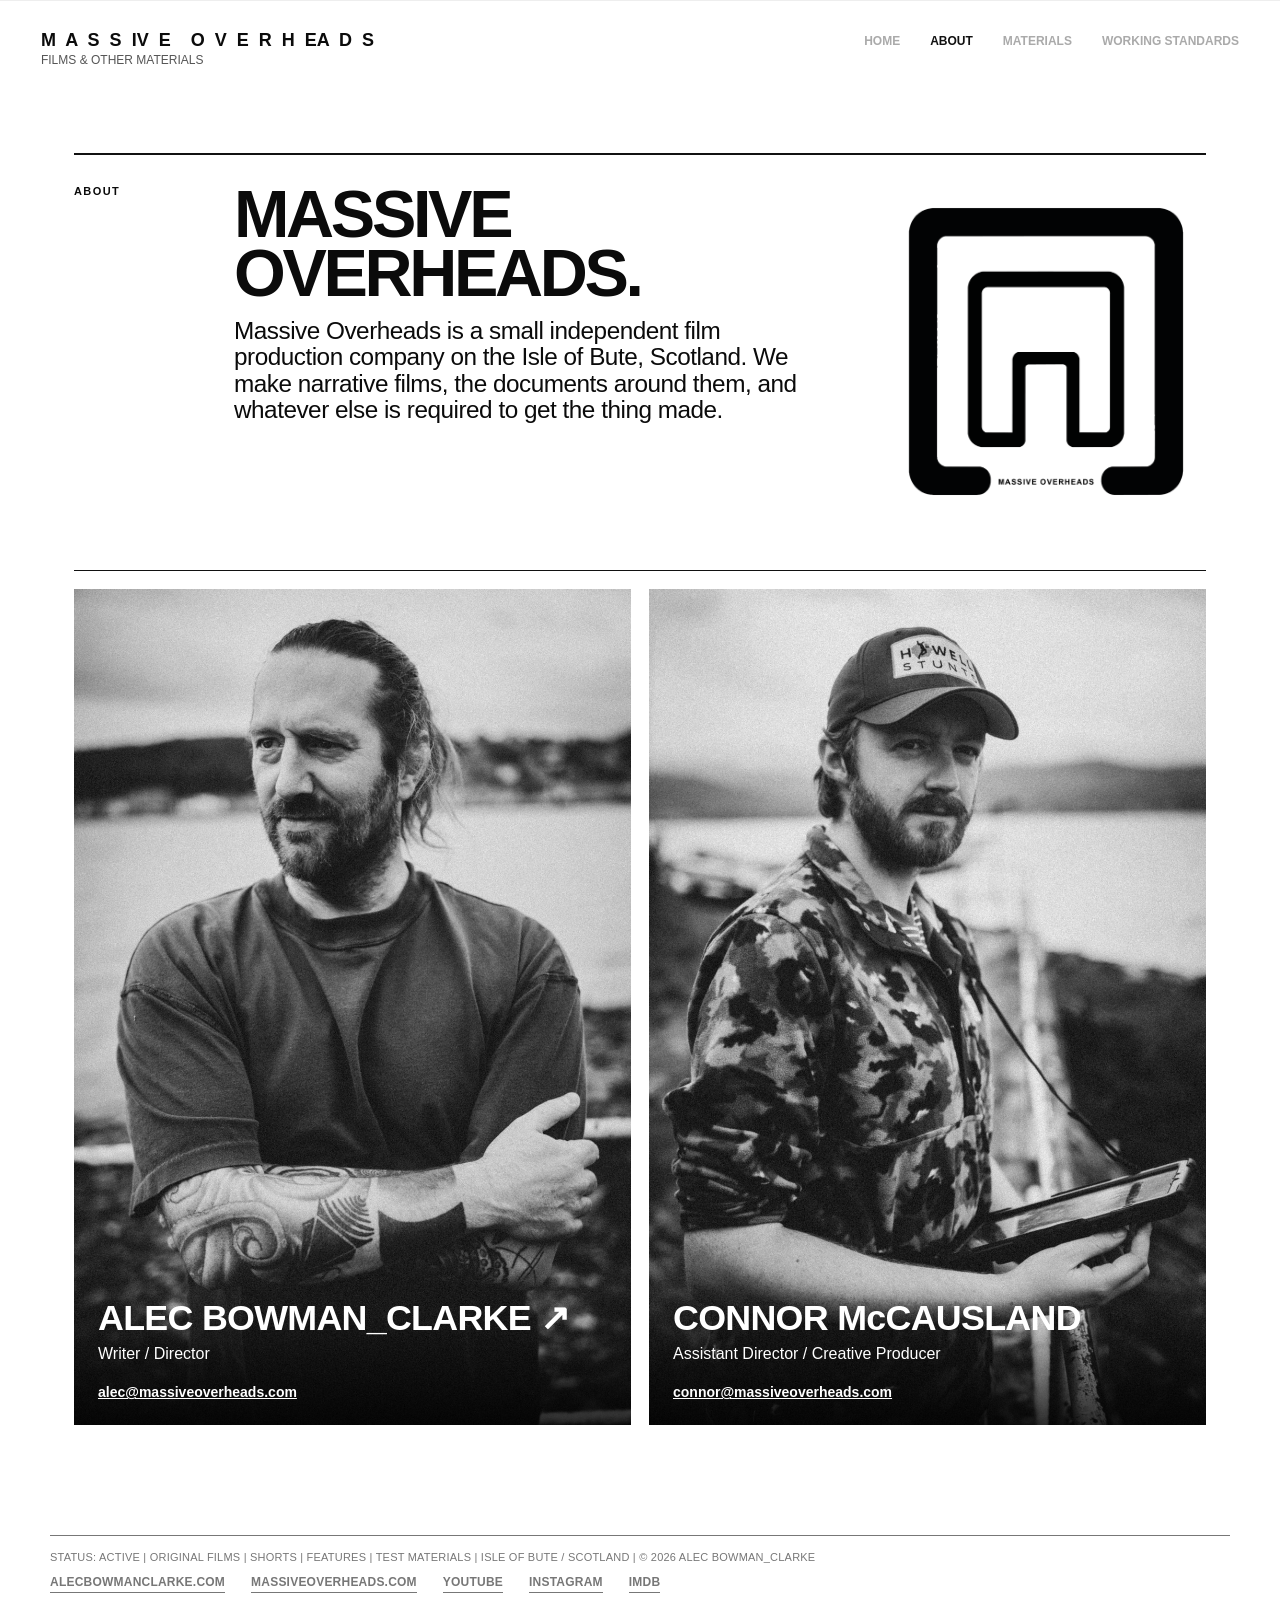
==== about.html @ 76bee963 "ADDED ABOUT and REDESIGNED FRONT PAGE" ====
<!doctype html><html lang="en"><head><meta charset="utf-8"><meta name="viewport" content="width=device-width,initial-scale=1"><title>About — Massive Overheads</title><meta name="description" content="About Massive Overheads Productions and the people making the films."><link rel="stylesheet" href="css/site.css"></head><body>
<header class="site-head"><a class="brand" href="index.html"><strong class="wordmark-fixed">M&nbsp;&nbsp;A&nbsp;&nbsp;S&nbsp;&nbsp;S&nbsp;&nbsp;IV&nbsp;&nbsp;E&nbsp;&nbsp;&nbsp;&nbsp;O&nbsp;&nbsp;V&nbsp;&nbsp;E&nbsp;&nbsp;R&nbsp;&nbsp;H&nbsp;&nbsp;EA&nbsp;&nbsp;D&nbsp;&nbsp;S</strong><span>FILMS &amp; OTHER MATERIALS</span></a><button class="menu-button" type="button" aria-expanded="false" aria-controls="site-nav">MENU</button><nav class="nav" id="site-nav"><a href="index.html">HOME</a><a class="active" href="about.html">ABOUT</a><a href="materials.html">MATERIALS</a><a href="standards.html">WORKING STANDARDS</a></nav></header>
<main class="about-mo"><section class="about-mo__intro"><div class="eyebrow">ABOUT</div><div class="about-mo__statement"><h1>MASSIVE OVERHEADS.</h1><p>Massive Overheads is a small independent film production company on the Isle of Bute, Scotland. We make narrative films, the documents around them, and whatever else is required to get the thing made.</p></div><div class="about-mo__mark"><img src="assets/images/massive-overheads-mark-home.png" alt="Massive Overheads mark"></div></section><section class="about-mo__people about-mo__people--portraits"><article class="person-card"><div class="person-card__media"><img src="assets/images/alec-bowman-clarke-portrait-bw.jpg" alt="Portrait of Alec Bowman_Clarke"></div><div class="person-card__overlay"><h2><a href="https://alecbowmanclarke.com">ALEC BOWMAN_CLARKE ↗</a></h2><p>Writer / Director</p><a class="mail" href="mailto:alec@massiveoverheads.com">alec@massiveoverheads.com</a></div></article><article class="person-card"><div class="person-card__media"><img src="assets/images/connor-mccausland-portrait-bw.jpg" alt="Portrait of Connor McCausland"></div><div class="person-card__overlay"><h2>CONNOR McCAUSLAND</h2><p>Assistant Director / Creative Producer</p><a class="mail" href="mailto:connor@massiveoverheads.com">connor@massiveoverheads.com</a></div></article></section></main>
<footer class="universal-footer"><div class="universal-footer__meta">STATUS: ACTIVE | ORIGINAL FILMS | SHORTS | FEATURES | TEST MATERIALS | ISLE OF BUTE / SCOTLAND | © 2026 ALEC BOWMAN_CLARKE</div><div class="universal-footer__links"><a href="https://alecbowmanclarke.com/">alecbowmanclarke.com</a><a href="https://massiveoverheads.com/">massiveoverheads.com</a><a href="https://www.youtube.com/@massiveoverheads">youtube</a><a href="https://www.instagram.com/mralecbowmanclarke/">instagram</a><a href="https://www.imdb.com/name/nm12285276/">IMDB</a></div></footer>
<script src="js/site.js"></script></body></html>
---- css/site.css ----
:root{--ink:#0b0b0b;--pale:#b7b7b7;--line:#ececec;--max:1500px}*{box-sizing:border-box}html{font-family:Arial,Helvetica,sans-serif;color:var(--ink);background:#fff}body{margin:0}a{color:inherit}.site-head{height:78px;display:flex;align-items:flex-start;justify-content:space-between;padding:22px 20px 0;border-top:1px solid #eee}.brand{text-decoration:none;line-height:1}.brand strong{display:block;font-size:15px;letter-spacing:.34em;white-space:nowrap}.brand span{display:block;color:#bdbdbd;font-size:13px;margin-top:3px}.nav{display:flex;gap:34px;font-weight:700;font-size:13px}.nav a{text-decoration:none;color:#aaa}.nav a.active,.nav a:hover{color:#111}.home{min-height:calc(100vh - 78px);display:grid;grid-template-columns:minmax(320px,520px) minmax(320px,520px);gap:90px;justify-content:center;align-content:center;padding:60px 40px 150px}.mo-mark{width:100%;max-width:440px;height:auto;object-fit:contain}.home-copy{padding-top:20px}.home-copy h1{font-size:27px;letter-spacing:.34em;margin:0 0 55px}.people{font-size:16px}.person{margin-bottom:25px}.person a,.emails a{text-decoration:underline}.emails{margin-top:70px;display:grid;gap:22px;font-size:16px}.materials-intro{max-width:1000px;margin:18px auto 22px;padding:0 20px;font-size:16px}.materials{padding:0 10px 70px;columns:5 230px;column-gap:8px}.tile{break-inside:avoid;margin:0 0 8px;display:block;position:relative;overflow:hidden;background:#f4f4f4}.tile img{width:100%;display:block;height:auto}.tile[href] img{transition:opacity .15s}.tile[href]:hover img{opacity:.82}.standards{max-width:1020px;margin:35px auto 120px;padding:0 22px}.standards h1{font-size:62px;line-height:.95;letter-spacing:.01em;margin:0 0 12px}.standards .lead{font-weight:700;margin:0 0 24px}.standards h2{font-size:16px;margin:30px 0 14px}.standards h3{font-size:16px;margin:20px 0 8px}.standards p{font-size:16px;line-height:1.08;max-width:980px}.universal-footer{font-size:11px;color:#d0d0d0;padding:28px 0 16px;text-align:center;line-height:1.5}.universal-footer a{text-decoration:none;color:inherit}.universal-footer a:hover{color:#888}@media(max-width:760px){.site-head{height:auto;padding:18px 15px 12px;gap:18px}.brand strong{font-size:12px}.brand span{font-size:11px}.nav{gap:14px;font-size:11px;flex-wrap:wrap;justify-content:flex-end}.home{grid-template-columns:1fr;gap:30px;padding:55px 25px 100px}.home-copy h1{font-size:21px;margin-bottom:35px}.emails{margin-top:40px}.materials{columns:2 150px}.materials-intro{margin-top:30px}.standards{margin-top:45px}.standards h1{font-size:42px}}


/* V0.4 — shared outer identity geometry */
.site-head{height:118px;padding:30px clamp(20px,3.2vw,56px) 22px;align-items:flex-start}
.brand{line-height:1;text-decoration:none}
.brand strong{font-size:20px;letter-spacing:.22em;font-weight:800}
.brand span{font-size:12px;color:#555;margin-top:5px}
.nav{gap:30px;padding-top:3px;font-size:12px}

/* Universal footer follows the ABC reference treatment. */
.universal-footer{box-sizing:border-box;width:min(1180px,calc(100% - 48px));margin:64px auto 28px;padding:14px 0 0;border-top:1px solid currentColor;text-align:left;color:#777;font-size:11px;line-height:1.45;text-transform:uppercase;letter-spacing:.02em}
.universal-footer a{color:inherit;text-decoration:none;border-bottom:1px solid currentColor}
.universal-footer a:hover{opacity:.62;color:inherit}
@media(max-width:760px){
  .site-head{height:auto;padding:22px 20px 16px}
  .brand strong{font-size:14px;letter-spacing:.16em}
  .brand span{font-size:11px;color:#555}
  .nav{gap:14px;padding-top:0;font-size:11px}
  .universal-footer{width:calc(100% - 28px);margin-top:42px;font-size:10px}
}

/* V0.5 — locked paired-letter wordmark grammar: IV / EA */
.brand .wordmark-fixed{letter-spacing:0;font-size:18px;font-weight:800;white-space:nowrap}
@media(max-width:760px){.brand .wordmark-fixed{font-size:14px;letter-spacing:0}}

/* WEB DAY V0.6 — footer + resource grid */
.outside-resources{margin-top:54px;padding-top:28px;border-top:2px solid #111}.outside-resources>p{max-width:980px;line-height:1.25}.resource-grid{display:grid;grid-template-columns:repeat(3,1fr);border:1px solid #111;margin-top:24px}.resource-grid a{min-height:150px;padding:24px;text-decoration:none;border-right:1px solid #111;border-bottom:1px solid #111;display:flex;flex-direction:column;gap:14px}.resource-grid a:nth-child(3n){border-right:0}.resource-grid a:nth-last-child(-n+3){border-bottom:0}.resource-grid a:hover{background:#f3f3f3}.resource-grid b{font-size:17px;letter-spacing:.08em}.resource-grid span{font-size:16px;line-height:1.25}.universal-footer__meta{max-width:100%}.universal-footer__links{display:flex;gap:24px;flex-wrap:wrap;margin-top:8px;font-size:12px;font-weight:800}.universal-footer__links a{margin:0}
@media(max-width:760px){.resource-grid{grid-template-columns:1fr}.resource-grid a,.resource-grid a:nth-child(3n),.resource-grid a:nth-last-child(-n+3){border-right:0;border-bottom:1px solid #111;min-height:0}.resource-grid a:last-child{border-bottom:0}.universal-footer__links{gap:18px}}

/* WEB DAY V0.7 — full footer labels */
.universal-footer__links{display:flex!important;column-gap:28px!important;row-gap:8px!important;flex-wrap:wrap!important;margin-top:8px!important;font-size:12px!important;font-weight:800!important}.universal-footer__links a{margin:0!important}
@media(max-width:760px){.universal-footer__links{column-gap:18px!important;row-gap:7px!important;font-size:11px!important}}

/* WEB DAY V0.8 — full social footer */
.universal-footer__links{font-size:12px!important;column-gap:26px!important;row-gap:8px!important}.universal-footer__links a{white-space:nowrap}
@media(max-width:800px){.universal-footer__links{font-size:10px!important;column-gap:15px!important;row-gap:6px!important}}


/* WEB DAY V0.9 — stripped home, ABOUT, mobile MENU */
.menu-button{display:none;background:none;border:1px solid #111;padding:9px 12px;font-weight:800;font-size:11px;letter-spacing:.04em}
.home--manifesto{min-height:calc(100vh - 118px);display:flex;align-items:center;justify-content:center;padding:80px 28px 150px}
.home-mark-wrap{width:min(720px,76vw);text-align:center}.mo-mark--large{width:min(620px,100%);margin:0 auto;display:block}
.home-line{margin:42px auto 0;font-size:clamp(18px,2.2vw,31px);line-height:1.02;font-weight:800;letter-spacing:-.025em}
.about-mo{max-width:1180px;margin:35px auto 110px;padding:0 24px}.about-mo__intro{border-top:2px solid #111;padding:30px 0 60px;display:grid;grid-template-columns:180px minmax(280px,.7fr) minmax(320px,1fr);gap:34px;align-items:start}
.eyebrow{font-size:11px;font-weight:800;letter-spacing:.13em}.about-mo__intro h1{font-size:clamp(52px,7vw,104px);line-height:.82;letter-spacing:-.065em;margin:0}.about-mo__intro>p{font-size:clamp(20px,2.2vw,31px);line-height:1.08;letter-spacing:-.025em;margin:0;max-width:650px}
.about-mo__people{border-top:1px solid #111;display:grid;grid-template-columns:1fr 1fr}.about-mo__people article{padding:28px 28px 40px 0}.about-mo__people article+article{border-left:1px solid #111;padding-left:28px}.about-mo__people h2{font-size:clamp(24px,3vw,40px);line-height:.95;margin:0 0 12px}.about-mo__people h2 a{text-decoration:none}.about-mo__people h2 a:hover{text-decoration:underline}.about-mo__people p{margin:0 0 38px;font-size:16px}.about-mo__people .mail{font-size:14px;font-weight:800}
@media(max-width:860px){.site-head{display:grid;grid-template-columns:minmax(0,1fr) auto;height:auto;padding:22px 20px 16px;gap:16px}.brand{min-width:0}.brand .wordmark-fixed{font-size:13px;white-space:normal;line-height:1.25}.menu-button{display:block;align-self:start}.nav{display:none;grid-column:1/-1;width:100%;padding:8px 0 0;flex-direction:column;gap:0;border-top:1px solid #111}.nav.open{display:flex}.nav a{padding:12px 0;border-bottom:1px solid #ccc;font-size:11px}.home--manifesto{min-height:calc(100vh - 92px);padding:65px 22px 110px}.home-mark-wrap{width:min(84vw,580px)}.home-line{margin-top:32px;font-size:clamp(18px,6vw,28px)}.about-mo{margin-top:24px;padding:0 18px}.about-mo__intro{grid-template-columns:1fr;gap:20px;padding-bottom:45px}.about-mo__people{grid-template-columns:1fr}.about-mo__people article{padding:24px 0 32px}.about-mo__people article+article{border-left:0;border-top:1px solid #111;padding-left:0}.materials-intro{margin-top:22px}}
.mo-mark--large{max-width:none}


/* WEB DAY V1.0 — ABOUT page rebuilt with portraits */
.about-mo{max-width:1180px;margin:35px auto 110px;padding:0 24px}
.about-mo__intro{border-top:2px solid #111;padding:30px 0 52px;display:grid;grid-template-columns:130px minmax(0,1.2fr) minmax(260px,.75fr);gap:30px;align-items:start}
.about-mo__statement h1{font-size:clamp(40px,5.2vw,78px);line-height:.88;letter-spacing:-.05em;margin:0 0 16px}
.about-mo__statement p{font-size:clamp(19px,1.9vw,28px);line-height:1.08;letter-spacing:-.02em;margin:0;max-width:640px}
.about-mo__mark{display:flex;justify-content:flex-end;align-items:flex-start}
.about-mo__mark img{width:min(320px,100%);height:auto;display:block}
.about-mo__people--portraits{border-top:1px solid #111;display:grid;grid-template-columns:1fr 1fr;gap:18px;padding-top:18px}
.about-mo__people--portraits article,.about-mo__people--portraits article+article{border:0;padding:0}
.person-card{position:relative;min-height:620px;background:#111;overflow:hidden}
.person-card__media,.person-card__media img{width:100%;height:100%}
.person-card__media img{display:block;object-fit:cover;object-position:center 18%}
.person-card__overlay{position:absolute;inset:auto 0 0 0;padding:26px 24px 24px;color:#fff;background:linear-gradient(to top,rgba(0,0,0,.78),rgba(0,0,0,.36) 44%,rgba(0,0,0,0) 78%)}
.person-card__overlay h2{font-size:clamp(28px,2.8vw,42px);line-height:.94;margin:0 0 10px;letter-spacing:-.02em}
.person-card__overlay h2 a{color:inherit;text-decoration:none}
.person-card__overlay h2 a:hover{text-decoration:underline}
.person-card__overlay p{margin:0 0 20px;font-size:16px}
.person-card__overlay .mail{color:#fff;font-size:14px;font-weight:800;text-decoration:underline}
@media(max-width:980px){
  .about-mo__intro{grid-template-columns:1fr;gap:18px;padding-bottom:42px}
  .about-mo__mark{justify-content:flex-start}
  .about-mo__people--portraits{grid-template-columns:1fr}
  .person-card{min-height:520px}
}
@media(max-width:860px){
  .about-mo{margin-top:24px;padding:0 18px}
  .about-mo__statement h1{font-size:clamp(36px,11vw,58px)}
  .about-mo__statement p{font-size:clamp(18px,5.4vw,24px)}
  .person-card{min-height:460px}
  .person-card__overlay{padding:22px 18px 20px}
}
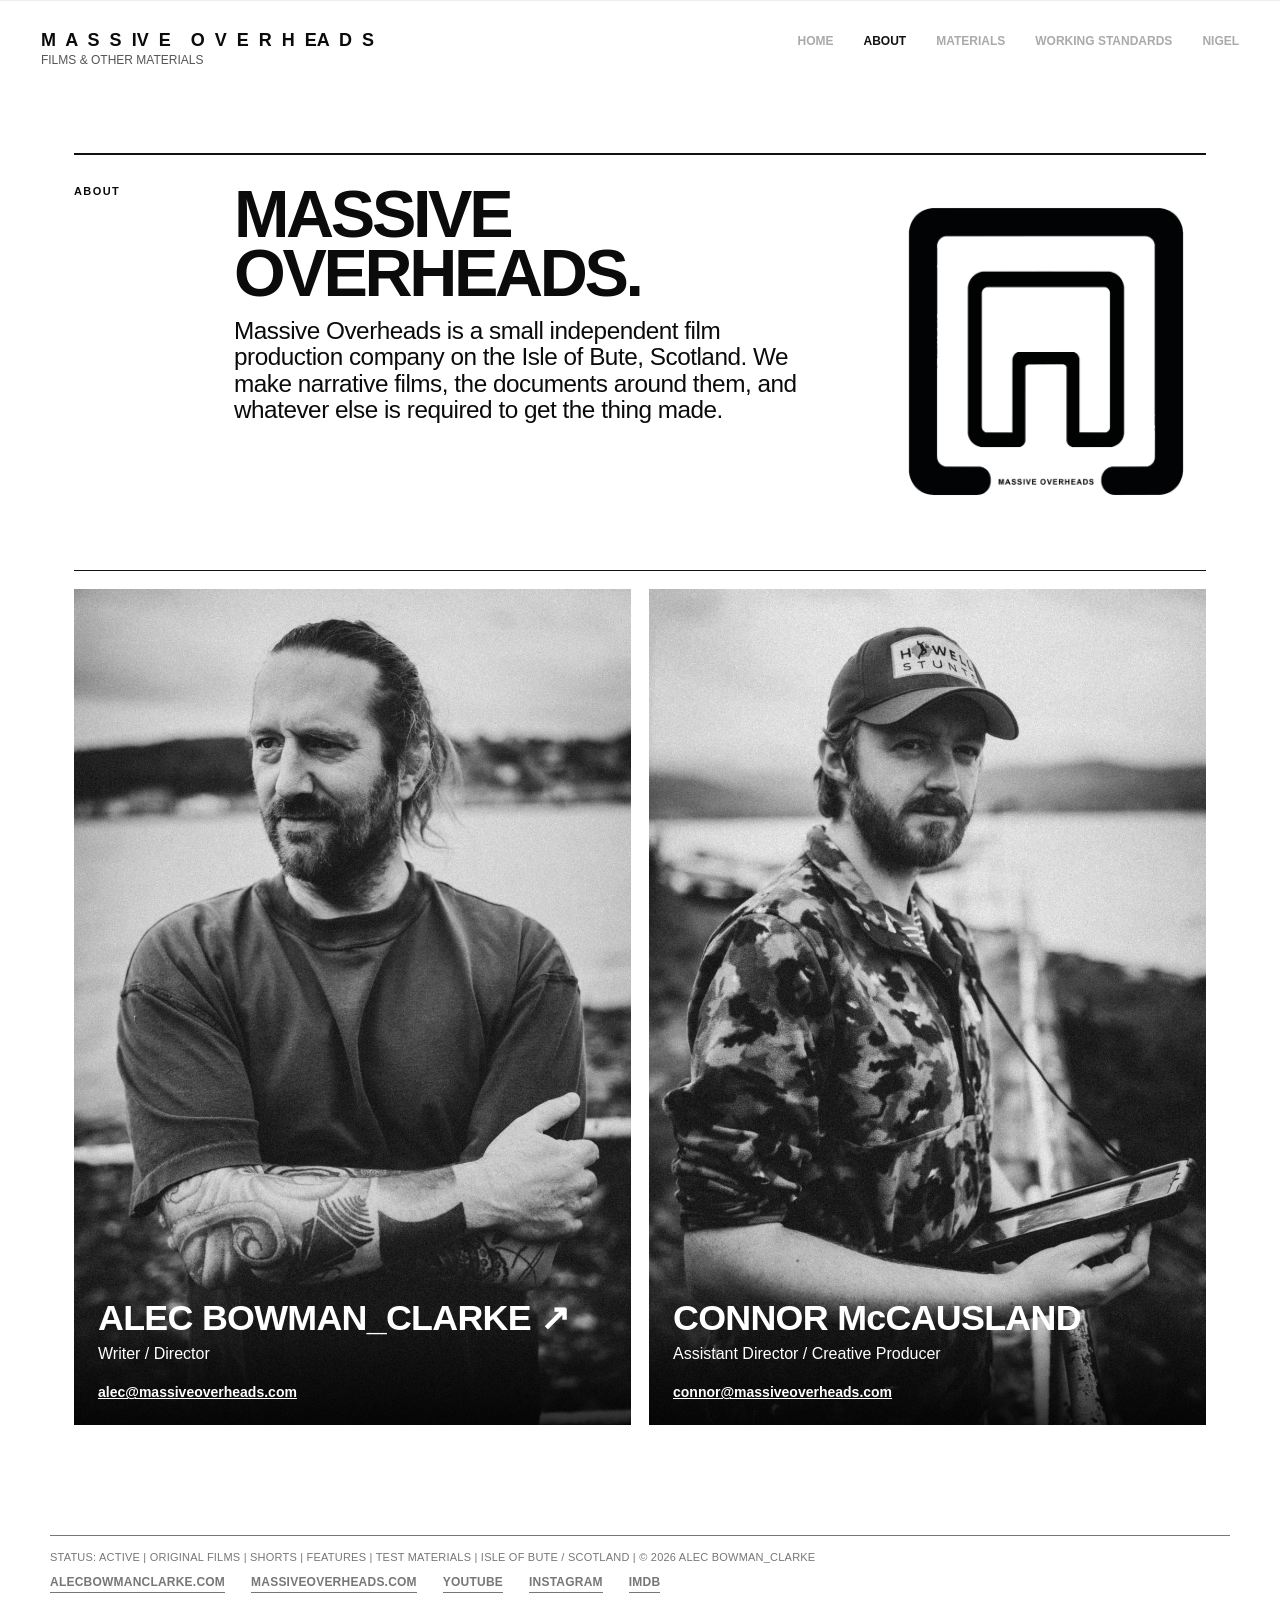
==== commit ac763b61: "NIGEL update" ====
--- a/about.html
+++ b/about.html
@@ -1,5 +1,5 @@
 <!doctype html><html lang="en"><head><meta charset="utf-8"><meta name="viewport" content="width=device-width,initial-scale=1"><title>About — Massive Overheads</title><meta name="description" content="About Massive Overheads Productions and the people making the films."><link rel="stylesheet" href="css/site.css"></head><body>
-<header class="site-head"><a class="brand" href="index.html"><strong class="wordmark-fixed">M&nbsp;&nbsp;A&nbsp;&nbsp;S&nbsp;&nbsp;S&nbsp;&nbsp;IV&nbsp;&nbsp;E&nbsp;&nbsp;&nbsp;&nbsp;O&nbsp;&nbsp;V&nbsp;&nbsp;E&nbsp;&nbsp;R&nbsp;&nbsp;H&nbsp;&nbsp;EA&nbsp;&nbsp;D&nbsp;&nbsp;S</strong><span>FILMS &amp; OTHER MATERIALS</span></a><button class="menu-button" type="button" aria-expanded="false" aria-controls="site-nav">MENU</button><nav class="nav" id="site-nav"><a href="index.html">HOME</a><a class="active" href="about.html">ABOUT</a><a href="materials.html">MATERIALS</a><a href="standards.html">WORKING STANDARDS</a></nav></header>
+<header class="site-head"><a class="brand" href="index.html"><strong class="wordmark-fixed">M&nbsp;&nbsp;A&nbsp;&nbsp;S&nbsp;&nbsp;S&nbsp;&nbsp;IV&nbsp;&nbsp;E&nbsp;&nbsp;&nbsp;&nbsp;O&nbsp;&nbsp;V&nbsp;&nbsp;E&nbsp;&nbsp;R&nbsp;&nbsp;H&nbsp;&nbsp;EA&nbsp;&nbsp;D&nbsp;&nbsp;S</strong><span>FILMS &amp; OTHER MATERIALS</span></a><button class="menu-button" type="button" aria-expanded="false" aria-controls="site-nav">MENU</button><nav class="nav" id="site-nav"><a href="index.html">HOME</a><a class="active" href="about.html">ABOUT</a><a href="materials.html">MATERIALS</a><a href="standards.html">WORKING STANDARDS</a><a href="nigel.html">NIGEL</a></nav></header>
 <main class="about-mo"><section class="about-mo__intro"><div class="eyebrow">ABOUT</div><div class="about-mo__statement"><h1>MASSIVE OVERHEADS.</h1><p>Massive Overheads is a small independent film production company on the Isle of Bute, Scotland. We make narrative films, the documents around them, and whatever else is required to get the thing made.</p></div><div class="about-mo__mark"><img src="assets/images/massive-overheads-mark-home.png" alt="Massive Overheads mark"></div></section><section class="about-mo__people about-mo__people--portraits"><article class="person-card"><div class="person-card__media"><img src="assets/images/alec-bowman-clarke-portrait-bw.jpg" alt="Portrait of Alec Bowman_Clarke"></div><div class="person-card__overlay"><h2><a href="https://alecbowmanclarke.com">ALEC BOWMAN_CLARKE ↗</a></h2><p>Writer / Director</p><a class="mail" href="mailto:alec@massiveoverheads.com">alec@massiveoverheads.com</a></div></article><article class="person-card"><div class="person-card__media"><img src="assets/images/connor-mccausland-portrait-bw.jpg" alt="Portrait of Connor McCausland"></div><div class="person-card__overlay"><h2>CONNOR McCAUSLAND</h2><p>Assistant Director / Creative Producer</p><a class="mail" href="mailto:connor@massiveoverheads.com">connor@massiveoverheads.com</a></div></article></section></main>
 <footer class="universal-footer"><div class="universal-footer__meta">STATUS: ACTIVE | ORIGINAL FILMS | SHORTS | FEATURES | TEST MATERIALS | ISLE OF BUTE / SCOTLAND | © 2026 ALEC BOWMAN_CLARKE</div><div class="universal-footer__links"><a href="https://alecbowmanclarke.com/">alecbowmanclarke.com</a><a href="https://massiveoverheads.com/">massiveoverheads.com</a><a href="https://www.youtube.com/@massiveoverheads">youtube</a><a href="https://www.instagram.com/mralecbowmanclarke/">instagram</a><a href="https://www.imdb.com/name/nm12285276/">IMDB</a></div></footer>
 <script src="js/site.js"></script></body></html>
--- a/css/site.css
+++ b/css/site.css
@@ -80,3 +80,14 @@
   .person-card{min-height:460px}
   .person-card__overlay{padding:22px 18px 20px}
 }
+
+/* WEB DAY V1.2 — Nigel Halfhorn */
+.nigel{max-width:1180px;margin:35px auto 110px;padding:0 24px}.nigel__heading{border-top:2px solid #111;padding:30px 0 70px;display:grid;grid-template-columns:130px minmax(300px,1.2fr) minmax(280px,.8fr);gap:30px;align-items:start}.nigel__heading h1{font-size:clamp(58px,8vw,116px);line-height:.78;letter-spacing:-.07em;margin:0}.nigel__role{font-size:16px;font-weight:800;margin:26px 0 0}.nigel__intro{font-size:clamp(20px,2vw,29px);line-height:1.08;letter-spacing:-.025em;margin:0;max-width:520px}.nigel__record{border-top:1px solid #111}.nigel__record article{display:grid;grid-template-columns:130px 1fr;gap:30px;padding:25px 0 38px;border-bottom:1px solid #111}.nigel__record article>div:last-child{display:grid;grid-template-columns:minmax(180px,.55fr) minmax(280px,1fr);column-gap:44px}.nigel__number{font-size:11px;font-weight:800;letter-spacing:.13em}.nigel__record h2{font-size:16px;margin:0;letter-spacing:.02em}.nigel__record p{font-size:16px;line-height:1.2;margin:0 0 12px;max-width:620px;grid-column:2}.nigel__record h2+ p{grid-row:1}.nigel__history,.nigel__contact{display:grid;grid-template-columns:130px 1fr;gap:30px;padding:30px 0 42px;border-bottom:1px solid #111}.nigel__history p{font-size:clamp(20px,2.1vw,30px);line-height:1.08;letter-spacing:-.025em;margin:0;max-width:850px}.nigel__contact a{display:inline-block;font-size:clamp(22px,3vw,42px);font-weight:800;letter-spacing:-.035em}.nigel__contact p{font-size:14px;font-weight:800;margin:14px 0 0;max-width:560px;line-height:1.25}
+@media(max-width:980px){.nigel__heading{grid-template-columns:110px 1fr}.nigel__intro{grid-column:2;margin-top:15px}.nigel__record article,.nigel__history,.nigel__contact{grid-template-columns:110px 1fr}.nigel__record article>div:last-child{grid-template-columns:1fr}.nigel__record p,.nigel__record h2+ p{grid-column:1;grid-row:auto}.nigel__record h2{margin-bottom:18px}}
+@media(max-width:860px){.nigel{margin-top:24px;padding:0 18px}.nigel__heading{grid-template-columns:1fr;gap:20px;padding-bottom:48px}.nigel__heading h1{font-size:clamp(58px,19vw,92px)}.nigel__intro{grid-column:1;margin-top:8px}.nigel__record article,.nigel__history,.nigel__contact{grid-template-columns:50px 1fr;gap:14px}.nigel__record article{padding:22px 0 30px}.nigel__history p{font-size:20px}.nigel__contact a{font-size:clamp(20px,6.5vw,30px);overflow-wrap:anywhere}}
+
+/* Keep long administrative labels clear of their copy. */
+.nigel__history,.nigel__contact{grid-template-columns:170px 1fr;gap:44px}
+@media(max-width:980px){.nigel__history,.nigel__contact{grid-template-columns:150px 1fr;gap:28px}}
+@media(max-width:860px){.nigel__history,.nigel__contact{grid-template-columns:1fr;gap:16px}}
+.nigel__email{font-size:inherit;font-weight:800;letter-spacing:0}
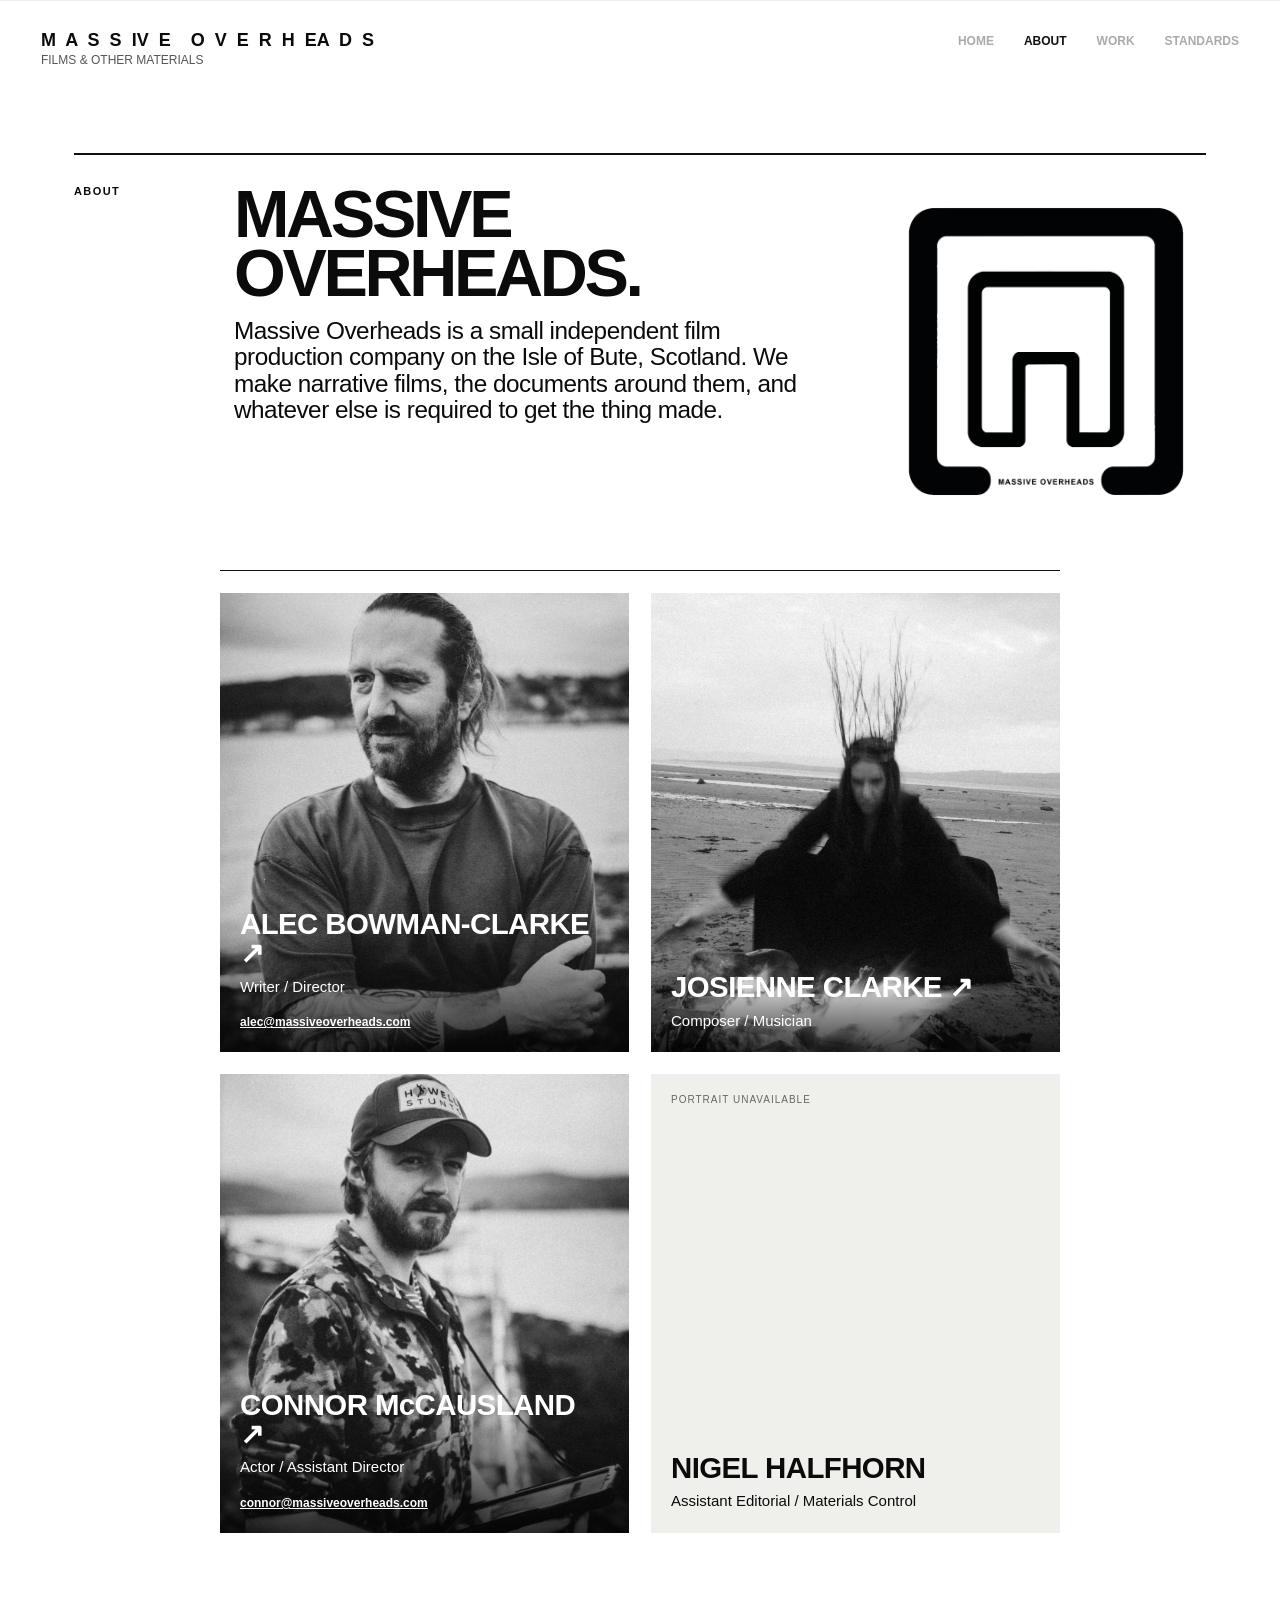
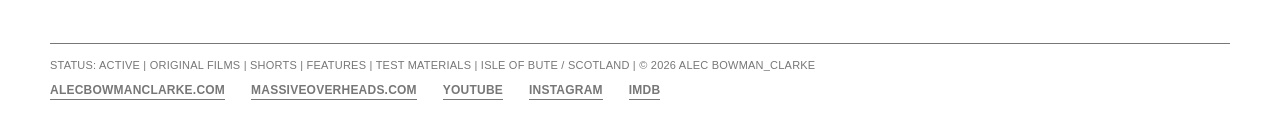
==== commit c9eecb34: "expanding nigel" ====
--- a/about.html
+++ b/about.html
@@ -1,5 +1,22 @@
 <!doctype html><html lang="en"><head><meta charset="utf-8"><meta name="viewport" content="width=device-width,initial-scale=1"><title>About — Massive Overheads</title><meta name="description" content="About Massive Overheads Productions and the people making the films."><link rel="stylesheet" href="css/site.css"></head><body>
-<header class="site-head"><a class="brand" href="index.html"><strong class="wordmark-fixed">M&nbsp;&nbsp;A&nbsp;&nbsp;S&nbsp;&nbsp;S&nbsp;&nbsp;IV&nbsp;&nbsp;E&nbsp;&nbsp;&nbsp;&nbsp;O&nbsp;&nbsp;V&nbsp;&nbsp;E&nbsp;&nbsp;R&nbsp;&nbsp;H&nbsp;&nbsp;EA&nbsp;&nbsp;D&nbsp;&nbsp;S</strong><span>FILMS &amp; OTHER MATERIALS</span></a><button class="menu-button" type="button" aria-expanded="false" aria-controls="site-nav">MENU</button><nav class="nav" id="site-nav"><a href="index.html">HOME</a><a class="active" href="about.html">ABOUT</a><a href="materials.html">MATERIALS</a><a href="standards.html">WORKING STANDARDS</a><a href="nigel.html">NIGEL</a></nav></header>
-<main class="about-mo"><section class="about-mo__intro"><div class="eyebrow">ABOUT</div><div class="about-mo__statement"><h1>MASSIVE OVERHEADS.</h1><p>Massive Overheads is a small independent film production company on the Isle of Bute, Scotland. We make narrative films, the documents around them, and whatever else is required to get the thing made.</p></div><div class="about-mo__mark"><img src="assets/images/massive-overheads-mark-home.png" alt="Massive Overheads mark"></div></section><section class="about-mo__people about-mo__people--portraits"><article class="person-card"><div class="person-card__media"><img src="assets/images/alec-bowman-clarke-portrait-bw.jpg" alt="Portrait of Alec Bowman_Clarke"></div><div class="person-card__overlay"><h2><a href="https://alecbowmanclarke.com">ALEC BOWMAN_CLARKE ↗</a></h2><p>Writer / Director</p><a class="mail" href="mailto:alec@massiveoverheads.com">alec@massiveoverheads.com</a></div></article><article class="person-card"><div class="person-card__media"><img src="assets/images/connor-mccausland-portrait-bw.jpg" alt="Portrait of Connor McCausland"></div><div class="person-card__overlay"><h2>CONNOR McCAUSLAND</h2><p>Assistant Director / Creative Producer</p><a class="mail" href="mailto:connor@massiveoverheads.com">connor@massiveoverheads.com</a></div></article></section></main>
+<header class="site-head"><a class="brand" href="index.html"><strong class="wordmark-fixed">M&nbsp;&nbsp;A&nbsp;&nbsp;S&nbsp;&nbsp;S&nbsp;&nbsp;IV&nbsp;&nbsp;E&nbsp;&nbsp;&nbsp;&nbsp;O&nbsp;&nbsp;V&nbsp;&nbsp;E&nbsp;&nbsp;R&nbsp;&nbsp;H&nbsp;&nbsp;EA&nbsp;&nbsp;D&nbsp;&nbsp;S</strong><span>FILMS &amp; OTHER MATERIALS</span></a><button class="menu-button" type="button" aria-expanded="false" aria-controls="site-nav">MENU</button><nav class="nav" id="site-nav"><a href="index.html">HOME</a><a class="active" aria-current="page" href="about.html">ABOUT</a><a href="materials.html">WORK</a><a href="standards.html">STANDARDS</a></nav></header>
+<main class="about-mo"><section class="about-mo__intro"><div class="eyebrow">ABOUT</div><div class="about-mo__statement"><h1>MASSIVE OVERHEADS.</h1><p>Massive Overheads is a small independent film production company on the Isle of Bute, Scotland. We make narrative films, the documents around them, and whatever else is required to get the thing made.</p></div><div class="about-mo__mark"><img src="assets/images/massive-overheads-mark-home.png" alt="Massive Overheads mark"></div></section><section class="about-mo__people about-mo__people--portraits" aria-label="People">
+<article class="person-card">
+<a class="person-card__media" href="https://alecbowmanclarke.com" aria-label="Visit the website of Alec Bowman-Clarke"><img src="assets/images/alec-bowman-clarke-portrait-bw.jpg" alt="Portrait of Alec Bowman-Clarke"></a>
+<div class="person-card__overlay"><h2><a href="https://alecbowmanclarke.com">ALEC BOWMAN-CLARKE ↗</a></h2><p>Writer / Director</p><a class="mail" href="mailto:alec@massiveoverheads.com">alec@massiveoverheads.com</a></div>
+</article>
+<article class="person-card">
+<a class="person-card__media" href="https://josienneclarke.com" aria-label="Visit the website of Josienne Clarke"><img src="assets/images/DSC02530.jpg" alt="Portrait of Josienne Clarke"></a>
+<div class="person-card__overlay"><h2><a href="https://josienneclarke.com">JOSIENNE CLARKE ↗</a></h2><p>Composer / Musician</p></div>
+</article>
+<article class="person-card">
+<a class="person-card__media" href="https://linktr.ee/conmccausland" aria-label="Visit the website of Connor McCausland"><img src="assets/images/connor-mccausland-portrait-bw.jpg" alt="Portrait of Connor McCausland"></a>
+<div class="person-card__overlay"><h2><a href="https://linktr.ee/conmccausland">CONNOR McCAUSLAND ↗</a></h2><p>Actor / Assistant Director</p><a class="mail" href="mailto:connor@massiveoverheads.com">connor@massiveoverheads.com</a></div>
+</article>
+<article class="person-card person-card--unavailable">
+<a class="person-card__media" href="nigel.html" aria-label="Read about Nigel Halfhorn"><span class="person-card__unavailable">PORTRAIT UNAVAILABLE</span></a>
+<div class="person-card__overlay"><h2><a href="nigel.html">NIGEL HALFHORN</a></h2><p>Assistant Editorial / Materials Control</p></div>
+</article>
+</section></main>
 <footer class="universal-footer"><div class="universal-footer__meta">STATUS: ACTIVE | ORIGINAL FILMS | SHORTS | FEATURES | TEST MATERIALS | ISLE OF BUTE / SCOTLAND | © 2026 ALEC BOWMAN_CLARKE</div><div class="universal-footer__links"><a href="https://alecbowmanclarke.com/">alecbowmanclarke.com</a><a href="https://massiveoverheads.com/">massiveoverheads.com</a><a href="https://www.youtube.com/@massiveoverheads">youtube</a><a href="https://www.instagram.com/mralecbowmanclarke/">instagram</a><a href="https://www.imdb.com/name/nm12285276/">IMDB</a></div></footer>
 <script src="js/site.js"></script></body></html>
--- a/css/site.css
+++ b/css/site.css
@@ -91,3 +91,28 @@
 @media(max-width:980px){.nigel__history,.nigel__contact{grid-template-columns:150px 1fr;gap:28px}}
 @media(max-width:860px){.nigel__history,.nigel__contact{grid-template-columns:1fr;gap:16px}}
 .nigel__email{font-size:inherit;font-weight:800;letter-spacing:0}
+
+/* WEB DAY V1.3 — compact people index, within the existing ABOUT layout. */
+.about-mo__people--portraits{grid-template-columns:repeat(2,minmax(0,1fr));max-width:840px;margin:0 auto;gap:22px;padding-top:22px}
+.person-card{min-height:0;aspect-ratio:410 / 460}
+.person-card__media{position:absolute;inset:0;display:block;text-decoration:none}
+.person-card__overlay{padding:24px 20px 22px;pointer-events:none}
+.person-card__overlay a{pointer-events:auto}
+.person-card__overlay h2{font-size:clamp(24px,2.3vw,32px);line-height:1;max-width:360px}
+.person-card__overlay p{font-size:15px;line-height:1.25;margin:0 0 16px;max-width:300px}
+.person-card__overlay p:last-child{margin-bottom:0}
+.person-card__overlay .mail{font-size:12px;overflow-wrap:anywhere}
+.person-card--unavailable{background:#efefec}
+.person-card__unavailable{position:absolute;top:20px;left:20px;color:#666;font-size:10px;letter-spacing:.1em}
+.person-card--unavailable .person-card__overlay{color:var(--ink);background:none}
+.person-card__media:focus-visible{outline:3px solid #777;outline-offset:-5px}
+.person-card__overlay a:focus-visible{outline:2px solid currentColor;outline-offset:4px}
+@media(max-width:600px){
+  .about-mo__people--portraits{grid-template-columns:minmax(0,1fr);max-width:410px;gap:20px}
+  .person-card__overlay h2{font-size:28px}
+}
+
+/* V1.4 — detailed editorial records on narrow screens. */
+.nigel__record article>div:last-child{min-width:0}
+.nigel__record h2{overflow-wrap:anywhere;line-height:1.2}
+.nigel__record p{line-height:1.35}
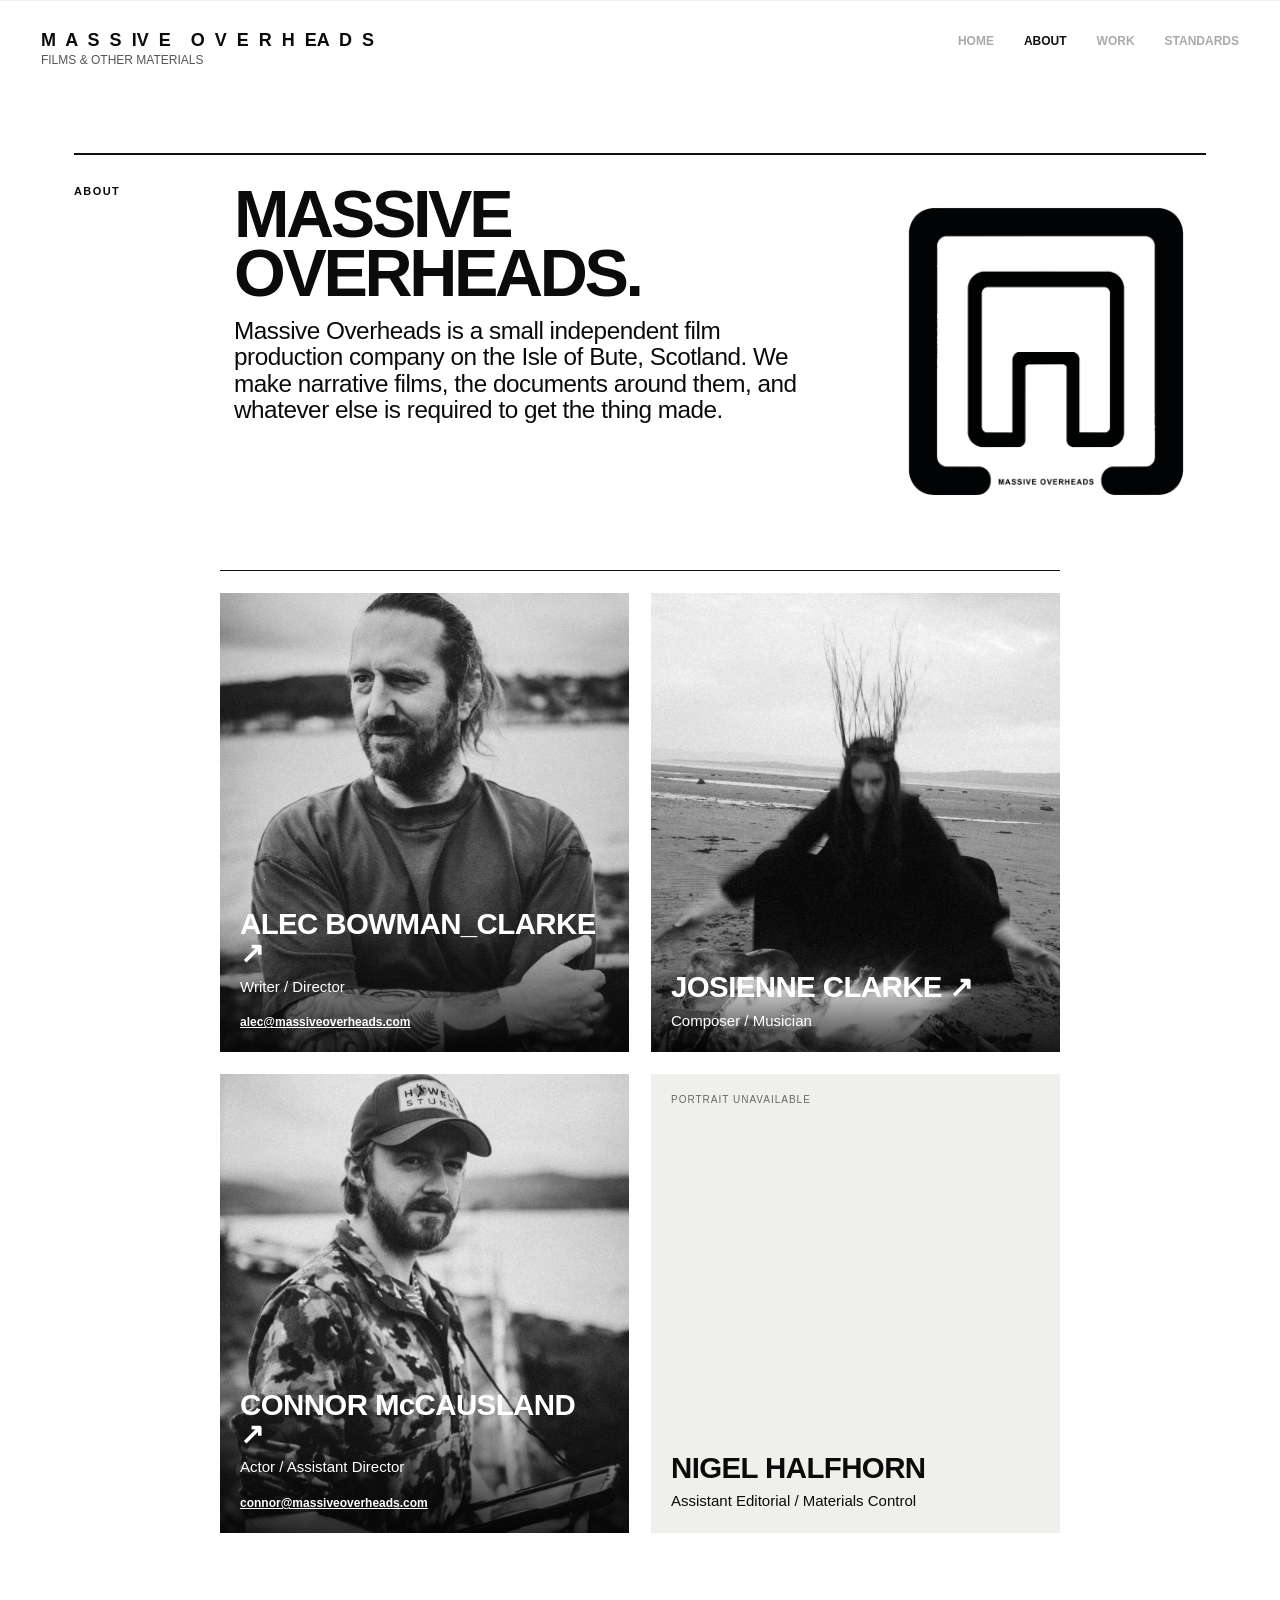
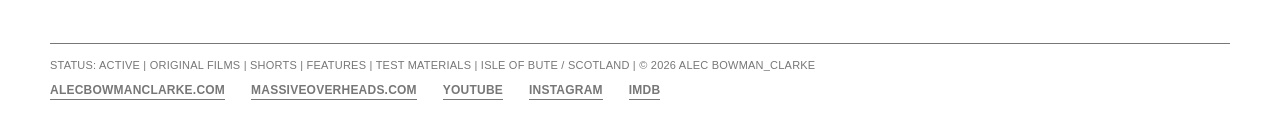
==== commit 0bb2d77e: "Update about.html" ====
--- a/about.html
+++ b/about.html
@@ -2,8 +2,8 @@
 <header class="site-head"><a class="brand" href="index.html"><strong class="wordmark-fixed">M&nbsp;&nbsp;A&nbsp;&nbsp;S&nbsp;&nbsp;S&nbsp;&nbsp;IV&nbsp;&nbsp;E&nbsp;&nbsp;&nbsp;&nbsp;O&nbsp;&nbsp;V&nbsp;&nbsp;E&nbsp;&nbsp;R&nbsp;&nbsp;H&nbsp;&nbsp;EA&nbsp;&nbsp;D&nbsp;&nbsp;S</strong><span>FILMS &amp; OTHER MATERIALS</span></a><button class="menu-button" type="button" aria-expanded="false" aria-controls="site-nav">MENU</button><nav class="nav" id="site-nav"><a href="index.html">HOME</a><a class="active" aria-current="page" href="about.html">ABOUT</a><a href="materials.html">WORK</a><a href="standards.html">STANDARDS</a></nav></header>
 <main class="about-mo"><section class="about-mo__intro"><div class="eyebrow">ABOUT</div><div class="about-mo__statement"><h1>MASSIVE OVERHEADS.</h1><p>Massive Overheads is a small independent film production company on the Isle of Bute, Scotland. We make narrative films, the documents around them, and whatever else is required to get the thing made.</p></div><div class="about-mo__mark"><img src="assets/images/massive-overheads-mark-home.png" alt="Massive Overheads mark"></div></section><section class="about-mo__people about-mo__people--portraits" aria-label="People">
 <article class="person-card">
-<a class="person-card__media" href="https://alecbowmanclarke.com" aria-label="Visit the website of Alec Bowman-Clarke"><img src="assets/images/alec-bowman-clarke-portrait-bw.jpg" alt="Portrait of Alec Bowman-Clarke"></a>
-<div class="person-card__overlay"><h2><a href="https://alecbowmanclarke.com">ALEC BOWMAN-CLARKE ↗</a></h2><p>Writer / Director</p><a class="mail" href="mailto:alec@massiveoverheads.com">alec@massiveoverheads.com</a></div>
+<a class="person-card__media" href="https://alecbowmanclarke.com" aria-label="Visit the website of Alec Bowman_Clarke"><img src="assets/images/alec-bowman-clarke-portrait-bw.jpg" alt="Portrait of Alec Bowman_Clarke"></a>
+<div class="person-card__overlay"><h2><a href="https://alecbowmanclarke.com">ALEC BOWMAN_CLARKE ↗</a></h2><p>Writer / Director</p><a class="mail" href="mailto:alec@massiveoverheads.com">alec@massiveoverheads.com</a></div>
 </article>
 <article class="person-card">
 <a class="person-card__media" href="https://josienneclarke.com" aria-label="Visit the website of Josienne Clarke"><img src="assets/images/DSC02530.jpg" alt="Portrait of Josienne Clarke"></a>
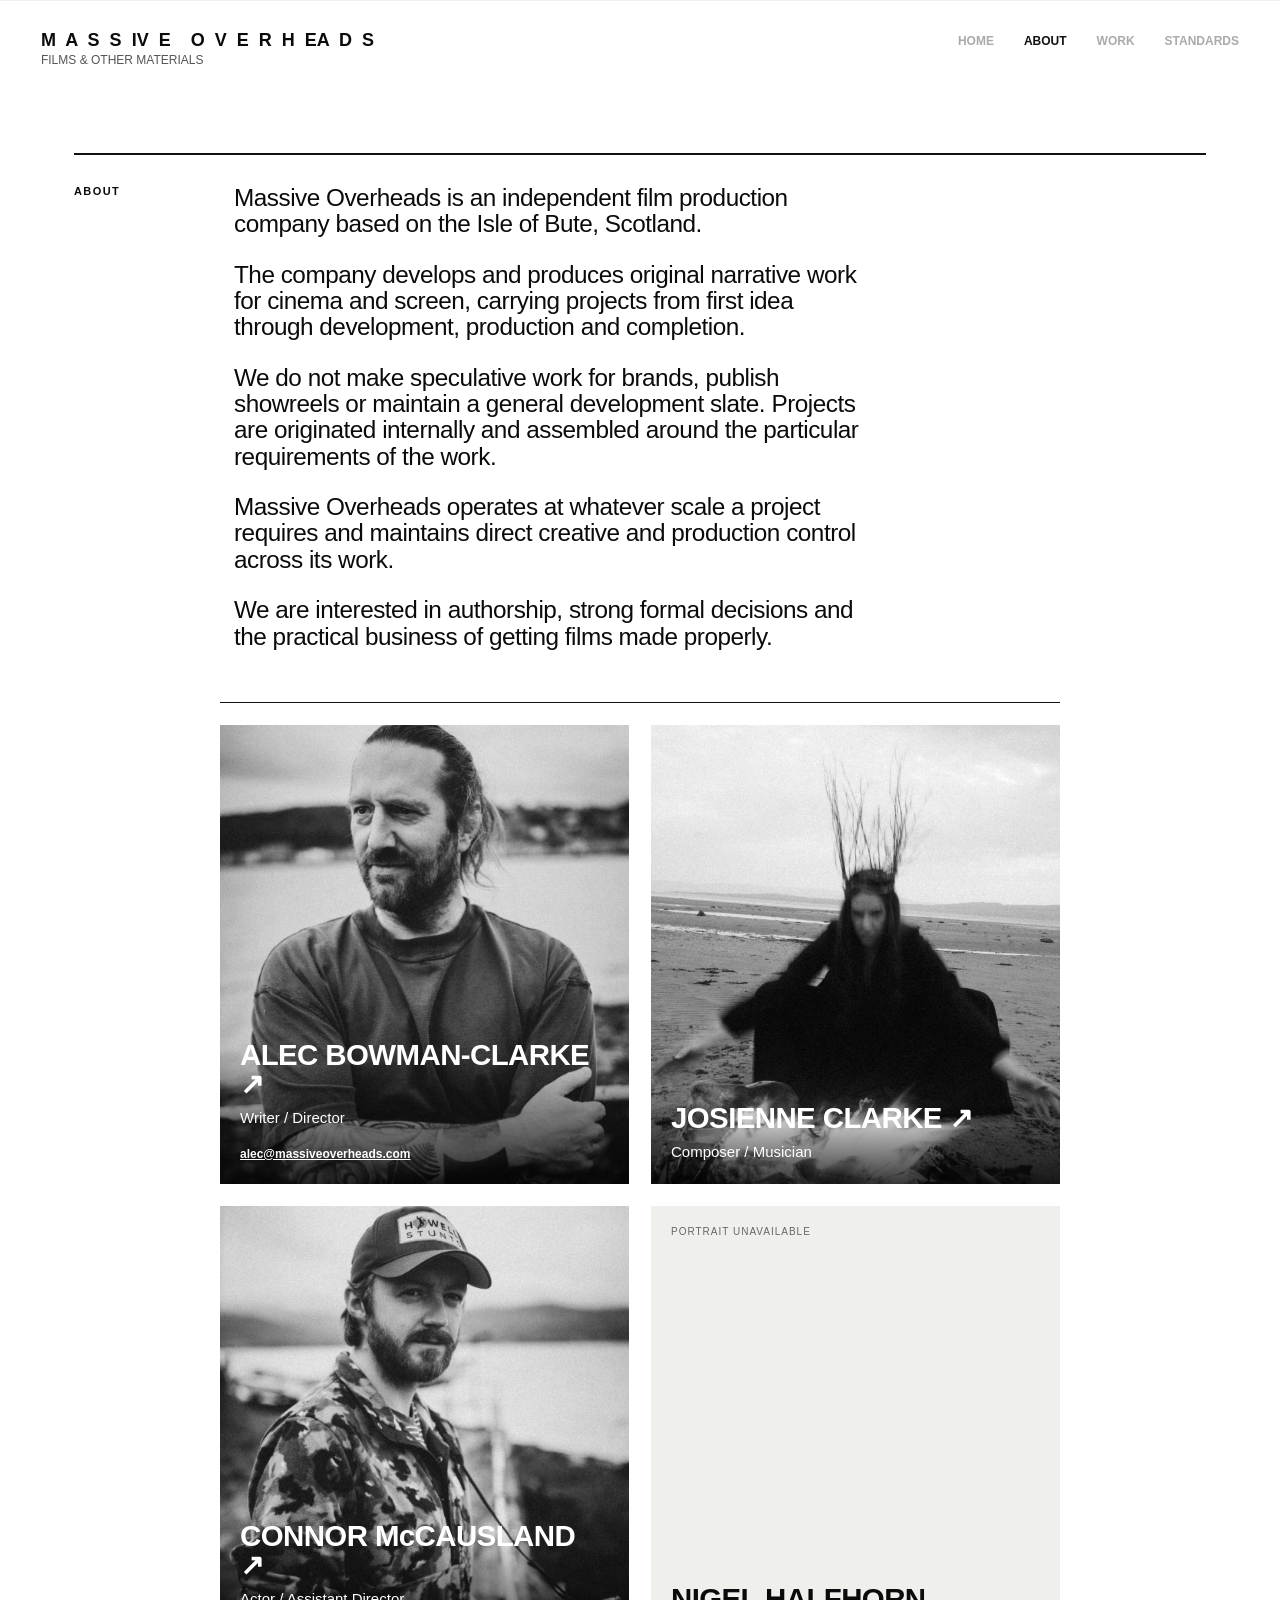
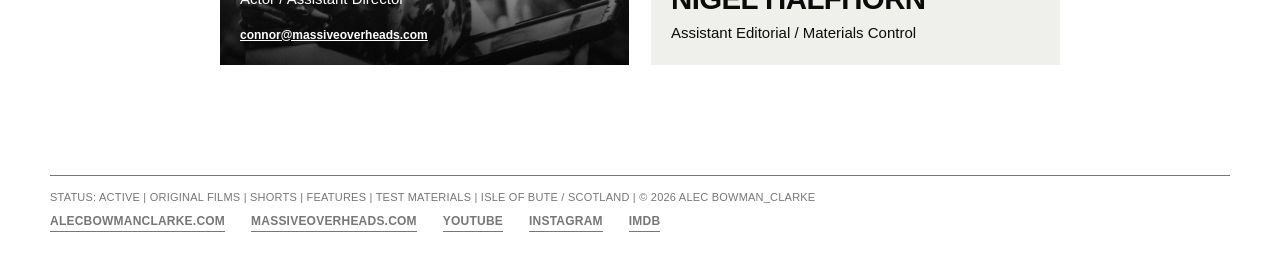
==== commit 4a405c88: "UPDATING ABOUT" ====
--- a/about.html
+++ b/about.html
@@ -1,9 +1,15 @@
 <!doctype html><html lang="en"><head><meta charset="utf-8"><meta name="viewport" content="width=device-width,initial-scale=1"><title>About — Massive Overheads</title><meta name="description" content="About Massive Overheads Productions and the people making the films."><link rel="stylesheet" href="css/site.css"></head><body>
 <header class="site-head"><a class="brand" href="index.html"><strong class="wordmark-fixed">M&nbsp;&nbsp;A&nbsp;&nbsp;S&nbsp;&nbsp;S&nbsp;&nbsp;IV&nbsp;&nbsp;E&nbsp;&nbsp;&nbsp;&nbsp;O&nbsp;&nbsp;V&nbsp;&nbsp;E&nbsp;&nbsp;R&nbsp;&nbsp;H&nbsp;&nbsp;EA&nbsp;&nbsp;D&nbsp;&nbsp;S</strong><span>FILMS &amp; OTHER MATERIALS</span></a><button class="menu-button" type="button" aria-expanded="false" aria-controls="site-nav">MENU</button><nav class="nav" id="site-nav"><a href="index.html">HOME</a><a class="active" aria-current="page" href="about.html">ABOUT</a><a href="materials.html">WORK</a><a href="standards.html">STANDARDS</a></nav></header>
-<main class="about-mo"><section class="about-mo__intro"><div class="eyebrow">ABOUT</div><div class="about-mo__statement"><h1>MASSIVE OVERHEADS.</h1><p>Massive Overheads is a small independent film production company on the Isle of Bute, Scotland. We make narrative films, the documents around them, and whatever else is required to get the thing made.</p></div><div class="about-mo__mark"><img src="assets/images/massive-overheads-mark-home.png" alt="Massive Overheads mark"></div></section><section class="about-mo__people about-mo__people--portraits" aria-label="People">
+<main class="about-mo"><section class="about-mo__intro"><div class="eyebrow">ABOUT</div><div class="about-mo__statement">
+<p>Massive Overheads is an independent film production company based on the Isle of Bute, Scotland.</p>
+<p>The company develops and produces original narrative work for cinema and screen, carrying projects from first idea through development, production and completion.</p>
+<p>We do not make speculative work for brands, publish showreels or maintain a general development slate. Projects are originated internally and assembled around the particular requirements of the work.</p>
+<p>Massive Overheads operates at whatever scale a project requires and maintains direct creative and production control across its work.</p>
+<p>We are interested in authorship, strong formal decisions and the practical business of getting films made properly.</p>
+</div></section><section class="about-mo__people about-mo__people--portraits" aria-label="People">
 <article class="person-card">
-<a class="person-card__media" href="https://alecbowmanclarke.com" aria-label="Visit the website of Alec Bowman_Clarke"><img src="assets/images/alec-bowman-clarke-portrait-bw.jpg" alt="Portrait of Alec Bowman_Clarke"></a>
-<div class="person-card__overlay"><h2><a href="https://alecbowmanclarke.com">ALEC BOWMAN_CLARKE ↗</a></h2><p>Writer / Director</p><a class="mail" href="mailto:alec@massiveoverheads.com">alec@massiveoverheads.com</a></div>
+<a class="person-card__media" href="https://alecbowmanclarke.com" aria-label="Visit the website of Alec Bowman-Clarke"><img src="assets/images/alec-bowman-clarke-portrait-bw.jpg" alt="Portrait of Alec Bowman-Clarke"></a>
+<div class="person-card__overlay"><h2><a href="https://alecbowmanclarke.com">ALEC BOWMAN-CLARKE ↗</a></h2><p>Writer / Director</p><a class="mail" href="mailto:alec@massiveoverheads.com">alec@massiveoverheads.com</a></div>
 </article>
 <article class="person-card">
 <a class="person-card__media" href="https://josienneclarke.com" aria-label="Visit the website of Josienne Clarke"><img src="assets/images/DSC02530.jpg" alt="Portrait of Josienne Clarke"></a>
--- a/css/site.css
+++ b/css/site.css
@@ -116,3 +116,8 @@
 .nigel__record article>div:last-child{min-width:0}
 .nigel__record h2{overflow-wrap:anywhere;line-height:1.2}
 .nigel__record p{line-height:1.35}
+
+/* About introduction: company statement followed directly by People. */
+.about-mo__intro{grid-template-columns:130px minmax(0,1fr)}
+.about-mo__statement p+p{margin-top:1em}
+@media(max-width:860px){.about-mo__intro{grid-template-columns:1fr}}
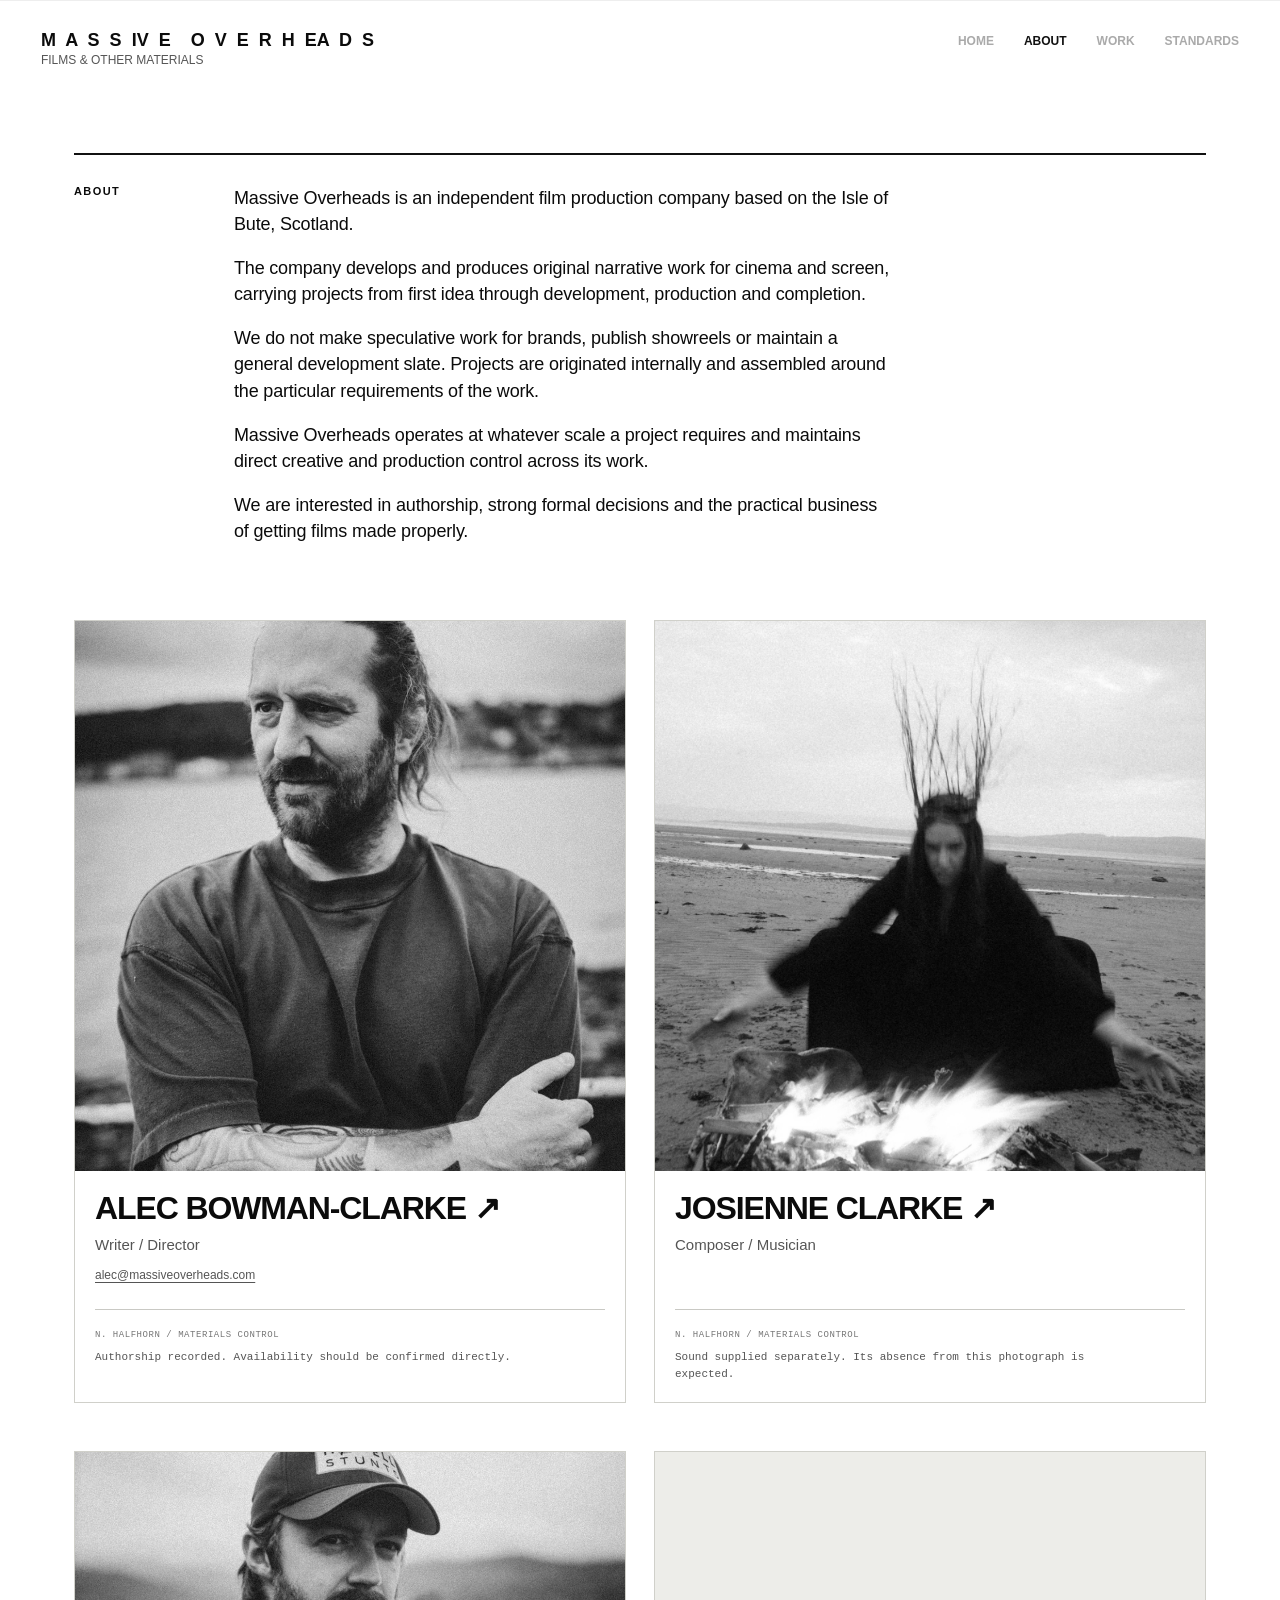
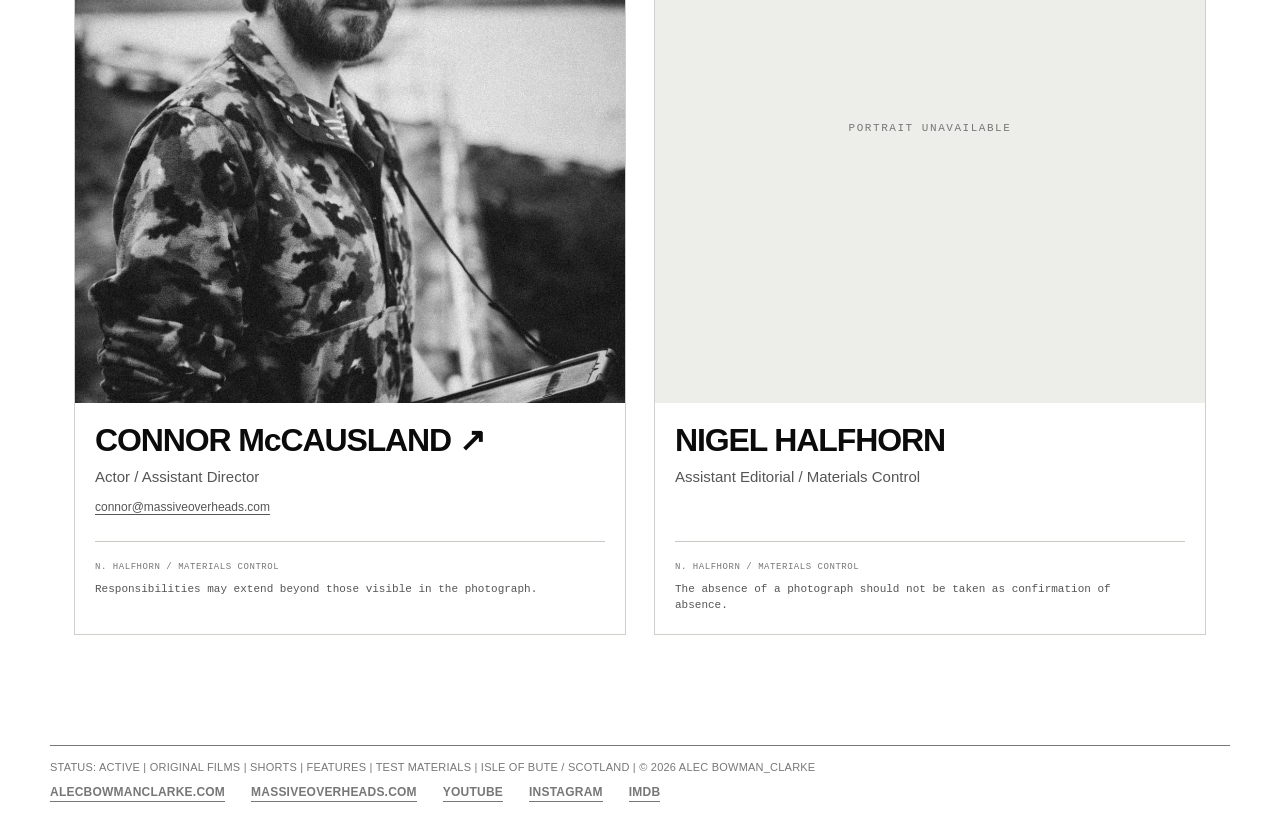
==== commit e8344d7f: "Refine Work samples and About portraits with credits and editorial annotations" ====
--- a/about.html
+++ b/about.html
@@ -1,4 +1,4 @@
-<!doctype html><html lang="en"><head><meta charset="utf-8"><meta name="viewport" content="width=device-width,initial-scale=1"><title>About — Massive Overheads</title><meta name="description" content="About Massive Overheads Productions and the people making the films."><link rel="stylesheet" href="css/site.css"></head><body>
+<!doctype html><html lang="en"><head><meta charset="utf-8"><meta name="viewport" content="width=device-width,initial-scale=1"><title>About — Massive Overheads</title><meta name="description" content="About Massive Overheads Productions and the people making the films."><link rel="stylesheet" href="css/site.css"><link rel="stylesheet" href="css/materials.css"><link rel="stylesheet" href="css/about-cards.css"></head><body>
 <header class="site-head"><a class="brand" href="index.html"><strong class="wordmark-fixed">M&nbsp;&nbsp;A&nbsp;&nbsp;S&nbsp;&nbsp;S&nbsp;&nbsp;IV&nbsp;&nbsp;E&nbsp;&nbsp;&nbsp;&nbsp;O&nbsp;&nbsp;V&nbsp;&nbsp;E&nbsp;&nbsp;R&nbsp;&nbsp;H&nbsp;&nbsp;EA&nbsp;&nbsp;D&nbsp;&nbsp;S</strong><span>FILMS &amp; OTHER MATERIALS</span></a><button class="menu-button" type="button" aria-expanded="false" aria-controls="site-nav">MENU</button><nav class="nav" id="site-nav"><a href="index.html">HOME</a><a class="active" aria-current="page" href="about.html">ABOUT</a><a href="materials.html">WORK</a><a href="standards.html">STANDARDS</a></nav></header>
 <main class="about-mo"><section class="about-mo__intro"><div class="eyebrow">ABOUT</div><div class="about-mo__statement">
 <p>Massive Overheads is an independent film production company based on the Isle of Bute, Scotland.</p>
@@ -6,23 +6,11 @@
 <p>We do not make speculative work for brands, publish showreels or maintain a general development slate. Projects are originated internally and assembled around the particular requirements of the work.</p>
 <p>Massive Overheads operates at whatever scale a project requires and maintains direct creative and production control across its work.</p>
 <p>We are interested in authorship, strong formal decisions and the practical business of getting films made properly.</p>
-</div></section><section class="about-mo__people about-mo__people--portraits" aria-label="People">
-<article class="person-card">
-<a class="person-card__media" href="https://alecbowmanclarke.com" aria-label="Visit the website of Alec Bowman-Clarke"><img src="assets/images/alec-bowman-clarke-portrait-bw.jpg" alt="Portrait of Alec Bowman-Clarke"></a>
-<div class="person-card__overlay"><h2><a href="https://alecbowmanclarke.com">ALEC BOWMAN-CLARKE ↗</a></h2><p>Writer / Director</p><a class="mail" href="mailto:alec@massiveoverheads.com">alec@massiveoverheads.com</a></div>
-</article>
-<article class="person-card">
-<a class="person-card__media" href="https://josienneclarke.com" aria-label="Visit the website of Josienne Clarke"><img src="assets/images/DSC02530.jpg" alt="Portrait of Josienne Clarke"></a>
-<div class="person-card__overlay"><h2><a href="https://josienneclarke.com">JOSIENNE CLARKE ↗</a></h2><p>Composer / Musician</p></div>
-</article>
-<article class="person-card">
-<a class="person-card__media" href="https://linktr.ee/conmccausland" aria-label="Visit the website of Connor McCausland"><img src="assets/images/connor-mccausland-portrait-bw.jpg" alt="Portrait of Connor McCausland"></a>
-<div class="person-card__overlay"><h2><a href="https://linktr.ee/conmccausland">CONNOR McCAUSLAND ↗</a></h2><p>Actor / Assistant Director</p><a class="mail" href="mailto:connor@massiveoverheads.com">connor@massiveoverheads.com</a></div>
-</article>
-<article class="person-card person-card--unavailable">
-<a class="person-card__media" href="nigel.html" aria-label="Read about Nigel Halfhorn"><span class="person-card__unavailable">PORTRAIT UNAVAILABLE</span></a>
-<div class="person-card__overlay"><h2><a href="nigel.html">NIGEL HALFHORN</a></h2><p>Assistant Editorial / Materials Control</p></div>
-</article>
+</div></section><section class="people-mount-grid" aria-label="People">
+<article class="people-mount mount"><div class="mount-header">MASSIVE OVERHEADS<span>PERSONNEL / 01</span></div><a class="person-card__media" href="https://alecbowmanclarke.com" aria-label="Visit the website of Alec Bowman-Clarke"><img src="assets/images/alec-bowman-clarke-portrait-bw.jpg" alt="Portrait of Alec Bowman-Clarke"></a><div class="people-caption"><h2><a href="https://alecbowmanclarke.com">ALEC BOWMAN-CLARKE ↗</a></h2><p>Writer / Director</p><a class="mail" href="mailto:alec@massiveoverheads.com">alec@massiveoverheads.com</a></div><div class="mount-note"><span>N. HALFHORN / MATERIALS CONTROL</span><p>Authorship recorded. Availability should be confirmed directly.</p></div></article>
+<article class="people-mount mount"><div class="mount-header">MASSIVE OVERHEADS<span>PERSONNEL / 02</span></div><a class="person-card__media" href="https://josienneclarke.com" aria-label="Visit the website of Josienne Clarke"><img src="assets/images/DSC02530.jpg" alt="Portrait of Josienne Clarke"></a><div class="people-caption"><h2><a href="https://josienneclarke.com">JOSIENNE CLARKE ↗</a></h2><p>Composer / Musician</p></div><div class="mount-note"><span>N. HALFHORN / MATERIALS CONTROL</span><p>Sound supplied separately. Its absence from this photograph is expected.</p></div></article>
+<article class="people-mount mount"><div class="mount-header">MASSIVE OVERHEADS<span>PERSONNEL / 03</span></div><a class="person-card__media" href="https://linktr.ee/conmccausland" aria-label="Visit the website of Connor McCausland"><img src="assets/images/connor-mccausland-portrait-bw.jpg" alt="Portrait of Connor McCausland"></a><div class="people-caption"><h2><a href="https://linktr.ee/conmccausland">CONNOR McCAUSLAND ↗</a></h2><p>Actor / Assistant Director</p><a class="mail" href="mailto:connor@massiveoverheads.com">connor@massiveoverheads.com</a></div><div class="mount-note"><span>N. HALFHORN / MATERIALS CONTROL</span><p>Responsibilities may extend beyond those visible in the photograph.</p></div></article>
+<article class="people-mount mount"><div class="mount-header">MASSIVE OVERHEADS<span>PERSONNEL / 04</span></div><a class="person-card__media" href="nigel.html" aria-label="Read about Nigel Halfhorn"><span class="person-card__unavailable">PORTRAIT UNAVAILABLE</span></a><div class="people-caption"><h2><a href="nigel.html">NIGEL HALFHORN</a></h2><p>Assistant Editorial / Materials Control</p></div><div class="mount-note"><span>N. HALFHORN / MATERIALS CONTROL</span><p>The absence of a photograph should not be taken as confirmation of absence.</p></div></article>
 </section></main>
 <footer class="universal-footer"><div class="universal-footer__meta">STATUS: ACTIVE | ORIGINAL FILMS | SHORTS | FEATURES | TEST MATERIALS | ISLE OF BUTE / SCOTLAND | © 2026 ALEC BOWMAN_CLARKE</div><div class="universal-footer__links"><a href="https://alecbowmanclarke.com/">alecbowmanclarke.com</a><a href="https://massiveoverheads.com/">massiveoverheads.com</a><a href="https://www.youtube.com/@massiveoverheads">youtube</a><a href="https://www.instagram.com/mralecbowmanclarke/">instagram</a><a href="https://www.imdb.com/name/nm12285276/">IMDB</a></div></footer>
 <script src="js/site.js"></script></body></html>
--- a/css/materials.css
+++ b/css/materials.css
@@ -0,0 +1,10 @@
+.materials-sample{--gap:clamp(22px,4vw,64px);width:min(1400px,calc(100% - 80px));margin:26px auto 100px}.sample-intro{display:flex;justify-content:space-between;align-items:end;gap:24px;margin:0 0 45px}.sample-intro h1{font-size:clamp(18px,2vw,26px);font-weight:400;line-height:1.35;margin:0;letter-spacing:-.025em}.sample-intro p{font-size:12px;color:#666;margin:0 0 3px}.spread{display:grid;gap:var(--gap);margin:0 0 clamp(70px,9vw,140px);align-items:start}.sample{margin:0;min-width:0}.sample-open{display:block;position:relative;text-decoration:none;background:#f6f6f4;cursor:zoom-in}.sample img{display:block;width:100%;height:auto}.sample figcaption{display:flex;justify-content:space-between;gap:18px;padding-top:12px;font-size:11px;line-height:1.4}.sample figcaption>span:first-child{font-weight:700;letter-spacing:.025em}.sample figcaption>span:last-child{color:#6b6b6b;white-space:nowrap}.enlarge{position:absolute;right:10px;bottom:10px;background:#fff;color:#111;display:grid;place-items:center;width:30px;height:30px;border-radius:50%;font-size:18px;opacity:0;transition:opacity .15s}.sample-open:hover .enlarge,.sample-open:focus-visible .enlarge{opacity:1}.sample-open:focus-visible{outline:2px solid #111;outline-offset:6px}.paper .sample-open{padding:clamp(12px,2vw,28px);background:#f3f3f0}.paper img{box-shadow:0 2px 9px #0001}.spread--opening{grid-template-columns:2.3fr 1fr;align-items:center}.spread--light{grid-template-columns:1fr 1.55fr;width:80%;margin-left:9%;align-items:center}.spread--light .portrait{max-width:360px}.spread--evidence{grid-template-columns:1fr 1.3fr;align-items:center}.spread--evidence .paper{grid-row:1/3}.spread--evidence{row-gap:44px}.spread--interlude{display:block;width:92%}.spread--paperwork{grid-template-columns:1fr 1.35fr 1fr;align-items:center}.spread--paperwork .sample:nth-child(2){margin-top:120px}.spread--closing{grid-template-columns:1fr 1.7fr;align-items:center}.spread--afterword{grid-template-columns:1.4fr 1fr;width:76%;margin-left:auto;align-items:center}.spread--afterword .portrait{max-width:350px}.viewer{border:0;background:#111;color:#fff;padding:0;width:100vw;height:100dvh;max-width:none;max-height:none;margin:0;overflow:hidden}.viewer[open]{display:grid;grid-template-rows:auto minmax(0,1fr) auto}.viewer::backdrop{background:#111}.viewer-bar{display:flex;align-items:center;justify-content:space-between;gap:25px;padding:20px 28px;border-bottom:1px solid #ffffff30}.viewer h2{font-size:15px;line-height:1.3;margin:0;max-width:550px}.viewer p{font-size:12px;color:#aaa;margin:5px 0 0}.viewer-actions{display:flex;align-items:center;gap:22px;flex-shrink:0}.viewer button,.viewer a{font:inherit;font-size:13px;color:inherit;background:none;border:0;cursor:pointer;padding:10px 0;text-underline-offset:4px}.viewer button:hover,.viewer a:hover{text-decoration:underline}.viewer :focus-visible{outline:2px solid white;outline-offset:5px}.viewer-stage{overflow:auto;padding:24px;display:flex;align-items:center;justify-content:center}.viewer-stage img{display:block;max-width:100%;max-height:100%;object-fit:contain;width:auto;height:auto}.viewer-stage.zoomed{display:block}.viewer-stage.zoomed img{max-width:none;max-height:none;width:var(--zoom-width);height:auto;margin:auto}.viewer-bottom{display:flex;justify-content:space-between;align-items:center;padding:10px 28px;border-top:1px solid #ffffff30}.viewer-bottom span{font-size:12px;color:#aaa}.viewer [hidden]{display:none!important}body.viewer-open{overflow:hidden}@media(hover:none){.enlarge{opacity:1}}@media(max-width:860px){.materials-sample{width:calc(100% - 40px);margin-top:30px}.sample-intro{display:block}.sample-intro p{margin-top:16px}.spread{gap:24px;margin-bottom:70px}.spread--opening{grid-template-columns:1.8fr 1fr}.spread--paperwork{grid-template-columns:1fr 1fr}.spread--paperwork .sample:nth-child(2){margin-top:0}.spread--paperwork .sample:last-child{width:75%;grid-column:2}.sample figcaption{display:block;font-size:10px}.sample figcaption>span{display:block}.sample figcaption>span:last-child{margin-top:3px}.viewer-bar{padding:16px;align-items:start}.viewer-actions{gap:15px;flex-wrap:wrap;justify-content:end}.viewer h2{font-size:13px}.viewer-stage{padding:16px}}@media(max-width:560px){.sample-intro h1{font-size:20px}.sample-intro br{display:none}.spread--opening,.spread--light,.spread--evidence,.spread--paperwork,.spread--closing,.spread--afterword{grid-template-columns:1fr;width:100%;margin-left:0;gap:38px}.spread--opening .paper{width:75%;margin-left:auto}.spread--light .portrait{width:72%}.spread--evidence .paper{grid-row:auto;width:80%}.spread--interlude{width:100%}.spread--paperwork .paper{width:78%}.spread--paperwork .sample:last-child{grid-column:auto;width:82%;margin-left:auto}.spread--closing .sample:first-child{width:85%}.spread--afterword .portrait{width:75%;margin-left:auto}.sample figcaption{display:flex;font-size:11px}.sample figcaption>span:last-child{margin:0}.viewer-bar{display:block}.viewer-actions{justify-content:space-between;margin-top:12px;gap:12px}.viewer-bottom{padding:8px 16px}.viewer-stage.zoomed img{margin:0}}@media(prefers-reduced-motion:reduce){.enlarge{transition:none}}
+/* Equal square mounts: source proportions remain intact. */
+.materials-sample{width:min(1440px,calc(100% - 80px))}.mount-grid{display:grid;grid-template-columns:repeat(3,minmax(0,1fr));gap:28px}.mount{aspect-ratio:1;min-width:0;border:1px solid #c9c9c4;background:#fafaf8;padding:18px;display:grid;grid-template-rows:20px minmax(0,1fr) 74px 62px;gap:10px}.mount-header{display:flex;justify-content:space-between;align-items:start;font-size:9px;font-weight:700;letter-spacing:.07em;border-bottom:1px solid #d7d7d0;padding-bottom:8px}.mount-header span{font-weight:400;font-family:monospace}.mount .sample-open{min-height:0;display:flex;align-items:center;justify-content:center;background:transparent;overflow:hidden;padding:0}.mount .sample-open img{width:100%;height:100%;object-fit:contain;box-shadow:none}.mount figcaption{display:block;padding:10px 0 0;border-top:1px solid #d7d7d0;min-width:0}.mount h2{font-size:12px;line-height:1.2;letter-spacing:.015em;margin:0 0 7px;font-weight:700}.mount-meta{display:flex;justify-content:space-between;gap:8px;font-size:10px;line-height:1.3;color:#666}.mount-note{border-top:1px solid #d7d7d0;padding-top:9px;font-family:'Courier New',monospace}.mount-note>span{font-size:8px;letter-spacing:.06em;color:#777}.mount-note p{font-size:10px;line-height:1.3;margin:5px 0 0;color:#555}.mount .enlarge{width:25px;height:25px;right:3px;bottom:3px;font-size:16px}.sample-intro{margin-bottom:35px}@media(min-width:1500px){.mount{grid-template-rows:22px minmax(0,1fr) 74px 62px}.mount h2{font-size:14px}.mount-meta{font-size:11px}.mount-note p{font-size:11px}}@media(max-width:1150px){.mount-grid{grid-template-columns:repeat(2,minmax(0,1fr));gap:24px}}@media(max-width:860px){.materials-sample{width:calc(100% - 40px)}.mount{padding:14px;gap:8px;grid-template-rows:20px minmax(0,1fr) 70px 63px}.mount-header{font-size:8px}.mount h2{font-size:11px}.mount-meta{font-size:9px}.mount-note p{font-size:9px}.mount-note>span{font-size:8px}}@media(max-width:650px){.mount-grid{grid-template-columns:1fr;gap:24px}.mount{padding:18px;grid-template-rows:20px minmax(0,1fr) 70px 63px}.mount h2{font-size:12px}.mount-meta{font-size:10px}.mount-note p{font-size:10px}.mount-header{font-size:9px}}@media(max-width:360px){.materials-sample{width:calc(100% - 24px)}.mount{padding:12px;gap:6px;grid-template-rows:18px minmax(0,1fr) 68px 59px}.mount h2{font-size:11px}.mount-note p{font-size:9px}.mount-header{font-size:8px}.mount-meta{font-size:9px}}
+/* A quieter editorial title within the unchanged index-card frame. */
+.mount h2{font-family:Arial,Helvetica,sans-serif;font-size:clamp(15px,1.25vw,19px);font-weight:500;line-height:1.12;letter-spacing:-.025em;margin:0 0 9px;text-wrap:balance}.mount figcaption{padding-top:11px}.mount-meta{font-size:10px;letter-spacing:.01em}.mount{grid-template-rows:20px minmax(0,1fr) 84px 62px}
+@media(max-width:860px){.mount{grid-template-rows:20px minmax(0,1fr) 82px 63px}.mount h2{font-size:15px}.mount-meta{font-size:9px}}
+@media(max-width:650px){.mount h2{font-size:17px}.mount-meta{font-size:10px}}
+@media(max-width:360px){.mount{grid-template-rows:18px minmax(0,1fr) 80px 59px}.mount h2{font-size:15px}.mount-meta{font-size:9px}}
+.mount h2{font-weight:700}
+.sample-intro{display:grid;grid-template-columns:1fr auto;gap:8px 24px;align-items:end}.sample-intro h1{grid-column:1;font-weight:700}.sample-intro .sample-description{grid-column:1;font-size:14px;line-height:1.4;margin:0;color:#555}.sample-intro>p:last-child{grid-column:2;grid-row:1/3}.mount-meta{display:block}.mount-meta>span{display:block}.mount-meta>span+span{margin-top:4px}.mount h2{font-size:clamp(15px,1.25vw,19px)}@media(max-width:650px){.sample-intro{display:block}.sample-intro .sample-description{margin-top:10px}.sample-intro>p:last-child{margin-top:14px}.mount h2{font-size:17px}}@media(max-width:360px){.mount h2{font-size:15px}}
--- a/css/about-cards.css
+++ b/css/about-cards.css
@@ -0,0 +1,5 @@
+.people-mount-grid{display:grid;grid-template-columns:repeat(2,minmax(0,1fr));gap:28px;margin-top:24px}.people-mount{padding:24px;grid-template-rows:22px minmax(0,1fr) 100px 66px;gap:14px}.people-mount .person-card__media{display:flex;min-height:0;align-items:center;justify-content:center;width:100%;height:100%;text-decoration:none;background:#f0f0ec;overflow:hidden}.people-mount .person-card__media img{display:block;max-width:100%;max-height:100%;height:100%;width:auto;object-fit:contain}.people-mount .person-card__unavailable{position:static;display:block;padding:30px;text-align:center;background:none;color:#777;font:11px 'Courier New',monospace;letter-spacing:.14em}.people-caption{border-top:1px solid #d7d7d0;padding-top:14px}.people-caption h2{font-size:clamp(18px,2vw,26px);font-weight:700;line-height:1.12;letter-spacing:-.025em;margin:0 0 8px}.people-caption h2 a{text-decoration:none}.people-caption h2 a:hover{text-decoration:underline;text-underline-offset:4px}.people-caption p{font-size:13px;color:#555;margin:0 0 9px}.people-caption .mail{font-size:11px;color:#555;text-underline-offset:3px}.people-mount .mount-note p{font-size:11px;line-height:1.35}.people-mount .mount-header{font-size:10px}.people-mount .mount-note>span{font-size:9px}.people-mount a:focus-visible{outline:2px solid #111;outline-offset:3px}@media(max-width:1000px){.people-mount{padding:18px;gap:10px;grid-template-rows:20px minmax(0,1fr) 92px 62px}.people-caption h2{font-size:19px}.people-mount .mount-header{font-size:8px}.people-mount .mount-note p{font-size:10px}.people-caption p{font-size:12px}}@media(max-width:700px){.people-mount-grid{grid-template-columns:1fr;gap:24px}.people-mount{grid-template-rows:20px minmax(0,1fr) 92px 62px}.people-caption h2{font-size:21px}}@media(max-width:380px){.people-mount{padding:14px;gap:8px;grid-template-rows:18px minmax(0,1fr) 86px 58px}.people-caption h2{font-size:18px}.people-caption{padding-top:10px}.people-mount .mount-note p{font-size:9px}.people-caption .mail{font-size:10px}}
+.people-mount .person-card__media{position:relative;inset:auto}.people-mount .person-card__unavailable{inset:auto}
+/* About is led by people, with editorial notes beneath the portraits. */
+.people-mount-grid{gap:48px 28px}.people-mount{aspect-ratio:auto;border:0;background:transparent;padding:0;display:block}.people-mount .mount-header{display:none}.people-mount .person-card__media{height:clamp(380px,43vw,610px);background:#edede9;display:block}.people-mount .person-card__media img{width:100%;height:100%;max-width:none;max-height:none;object-fit:cover;object-position:center 24%}.people-mount:nth-child(2) .person-card__media img{object-position:50% 45%}.people-mount .person-card__unavailable{height:100%;display:grid;place-items:center;font-size:11px;letter-spacing:.14em}.people-caption{border:0;padding:21px 0 0;min-height:118px}.people-caption h2{font-size:clamp(24px,2.5vw,34px);font-weight:700;letter-spacing:-.035em;margin-bottom:9px}.people-caption p{font-size:15px;margin-bottom:12px}.people-caption .mail{font-size:12px}.people-mount .mount-note{margin-top:12px;padding:14px 0 0;min-height:65px;border-top:1px solid #c9c9c4}.people-mount .mount-note>span{font-size:9px}.people-mount .mount-note p{font-size:11px;line-height:1.5;max-width:460px;margin:7px 0 0}@media(max-width:700px){.people-mount-grid{gap:42px}.people-mount .person-card__media{height:clamp(380px,115vw,570px)}.people-caption{min-height:0;padding-top:19px}.people-caption h2{font-size:25px}.people-mount .mount-note{margin-top:20px}.people-mount .mount-note p{font-size:11px}}
+.about-mo__statement p{font-size:18px;line-height:1.45;letter-spacing:-.01em;max-width:660px}.people-mount{border:1px solid #d0d0ca}.people-caption{padding:20px 20px 0;min-height:126px}.people-mount .mount-note{margin:12px 20px 0;padding:14px 0 20px;min-height:80px}.people-mount .person-card__media{width:100%}@media(max-width:700px){.about-mo__statement p{font-size:16px;line-height:1.5}.people-caption{padding:18px 16px 0;min-height:0}.people-mount .mount-note{margin:20px 16px 0;min-height:0}.people-mount{padding:0}}
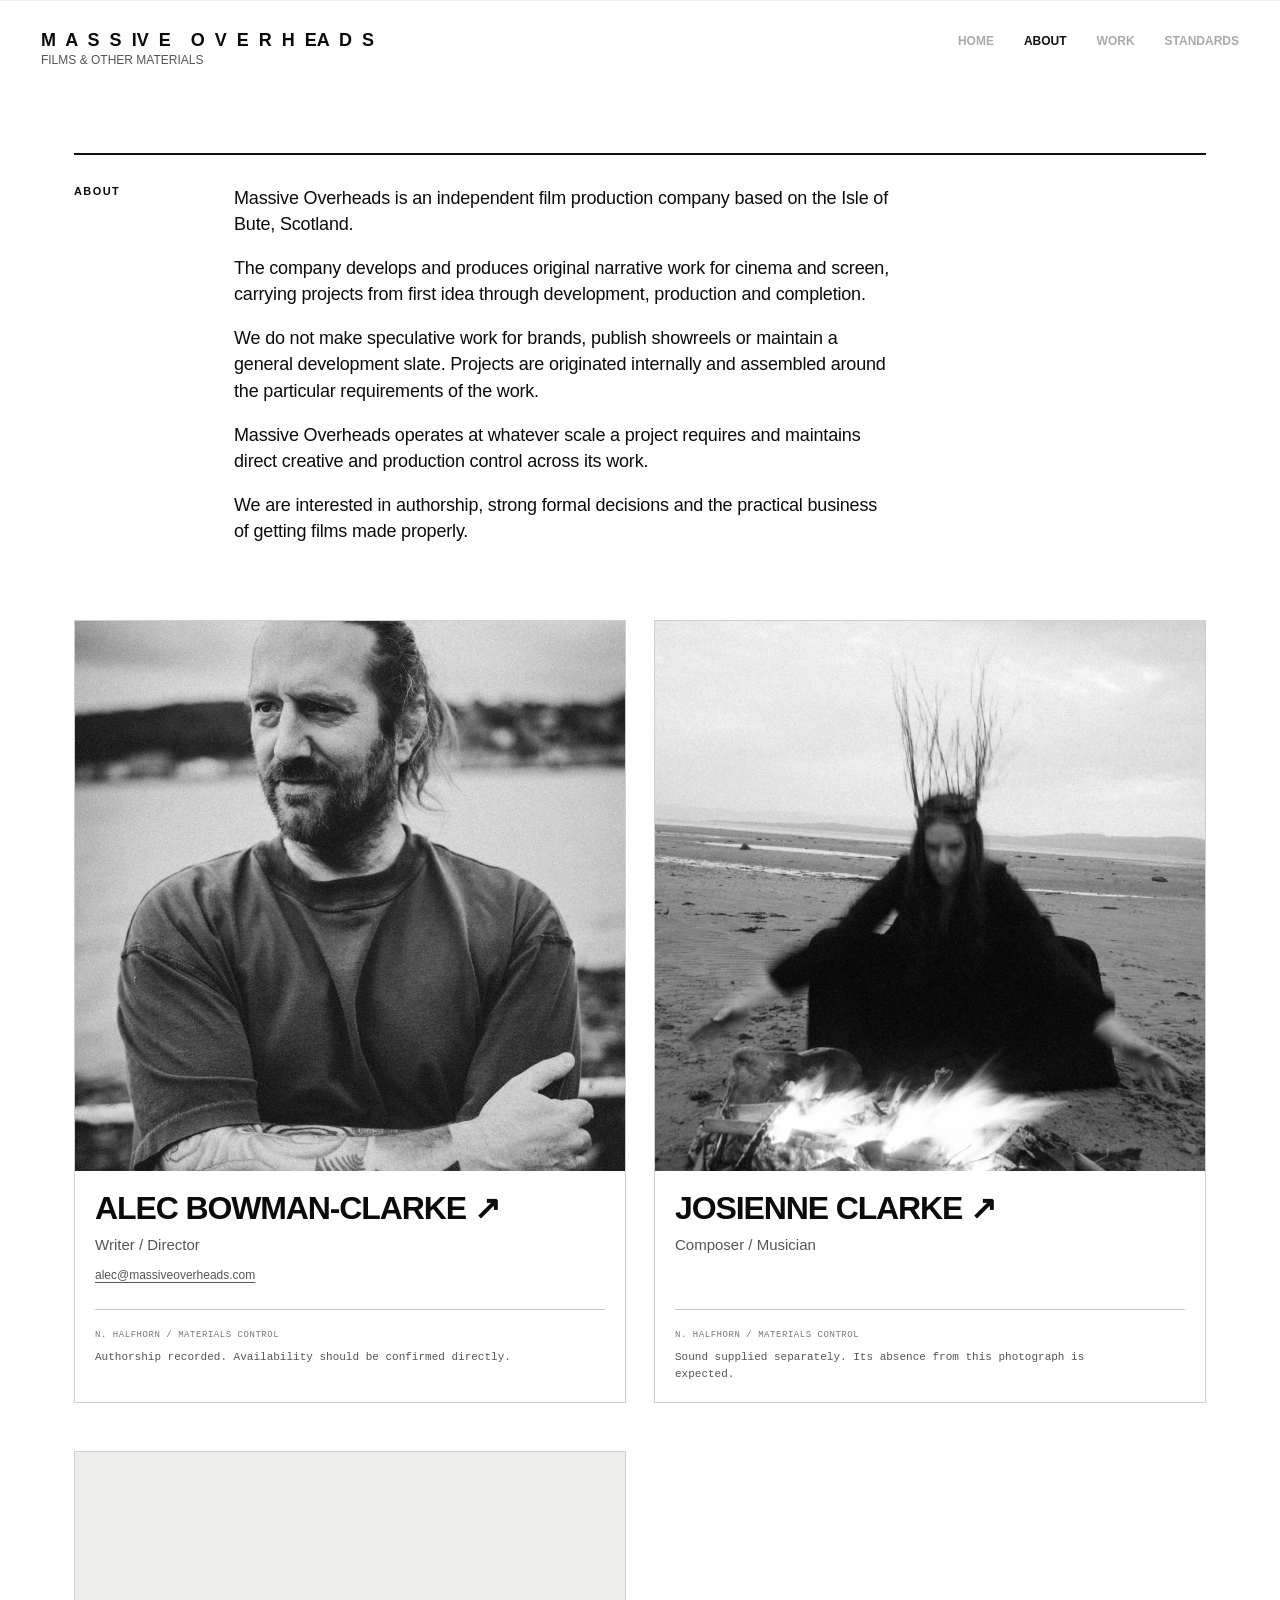
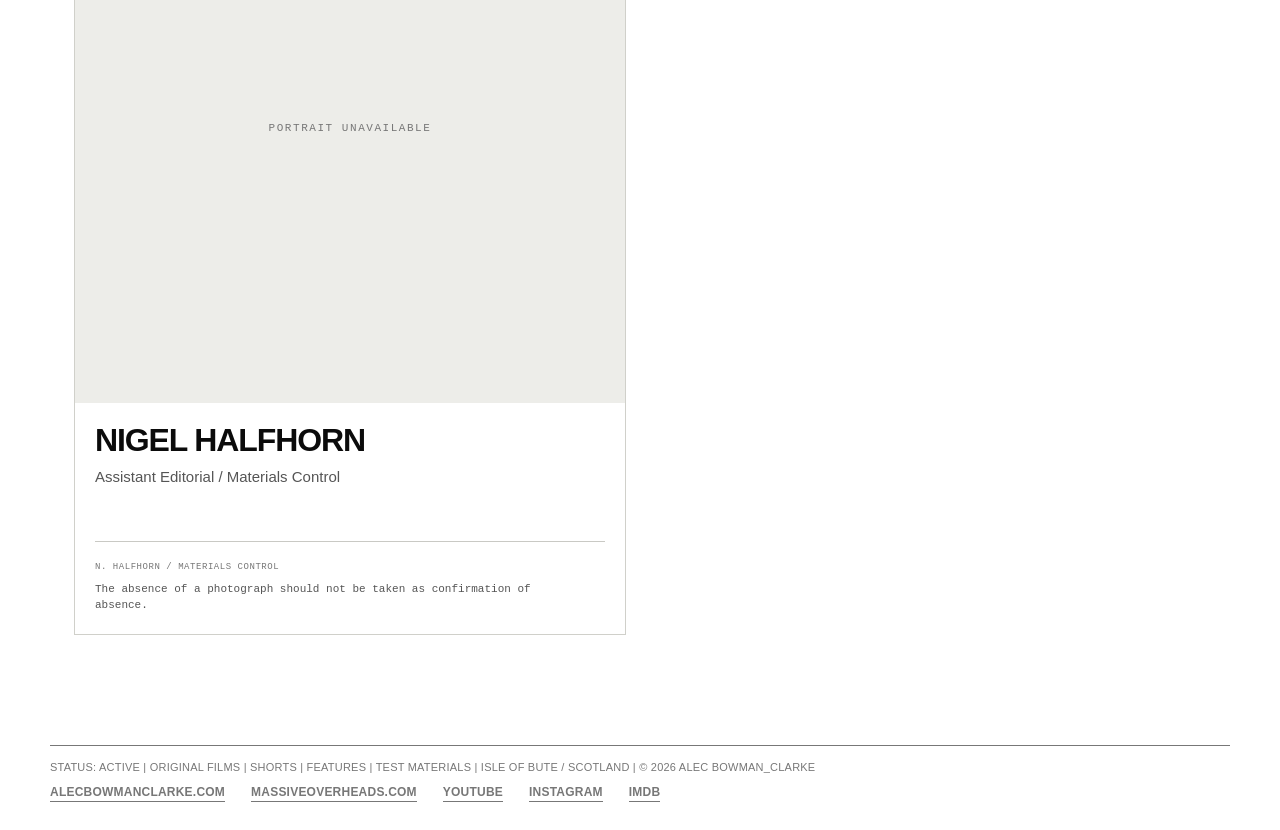
==== commit f98d59de: "Remove Connor McCausland from About" ====
--- a/about.html
+++ b/about.html
@@ -9,8 +9,7 @@
 </div></section><section class="people-mount-grid" aria-label="People">
 <article class="people-mount mount"><div class="mount-header">MASSIVE OVERHEADS<span>PERSONNEL / 01</span></div><a class="person-card__media" href="https://alecbowmanclarke.com" aria-label="Visit the website of Alec Bowman-Clarke"><img src="assets/images/alec-bowman-clarke-portrait-bw.jpg" alt="Portrait of Alec Bowman-Clarke"></a><div class="people-caption"><h2><a href="https://alecbowmanclarke.com">ALEC BOWMAN-CLARKE ↗</a></h2><p>Writer / Director</p><a class="mail" href="mailto:alec@massiveoverheads.com">alec@massiveoverheads.com</a></div><div class="mount-note"><span>N. HALFHORN / MATERIALS CONTROL</span><p>Authorship recorded. Availability should be confirmed directly.</p></div></article>
 <article class="people-mount mount"><div class="mount-header">MASSIVE OVERHEADS<span>PERSONNEL / 02</span></div><a class="person-card__media" href="https://josienneclarke.com" aria-label="Visit the website of Josienne Clarke"><img src="assets/images/DSC02530.jpg" alt="Portrait of Josienne Clarke"></a><div class="people-caption"><h2><a href="https://josienneclarke.com">JOSIENNE CLARKE ↗</a></h2><p>Composer / Musician</p></div><div class="mount-note"><span>N. HALFHORN / MATERIALS CONTROL</span><p>Sound supplied separately. Its absence from this photograph is expected.</p></div></article>
-<article class="people-mount mount"><div class="mount-header">MASSIVE OVERHEADS<span>PERSONNEL / 03</span></div><a class="person-card__media" href="https://linktr.ee/conmccausland" aria-label="Visit the website of Connor McCausland"><img src="assets/images/connor-mccausland-portrait-bw.jpg" alt="Portrait of Connor McCausland"></a><div class="people-caption"><h2><a href="https://linktr.ee/conmccausland">CONNOR McCAUSLAND ↗</a></h2><p>Actor / Assistant Director</p><a class="mail" href="mailto:connor@massiveoverheads.com">connor@massiveoverheads.com</a></div><div class="mount-note"><span>N. HALFHORN / MATERIALS CONTROL</span><p>Responsibilities may extend beyond those visible in the photograph.</p></div></article>
-<article class="people-mount mount"><div class="mount-header">MASSIVE OVERHEADS<span>PERSONNEL / 04</span></div><a class="person-card__media" href="nigel.html" aria-label="Read about Nigel Halfhorn"><span class="person-card__unavailable">PORTRAIT UNAVAILABLE</span></a><div class="people-caption"><h2><a href="nigel.html">NIGEL HALFHORN</a></h2><p>Assistant Editorial / Materials Control</p></div><div class="mount-note"><span>N. HALFHORN / MATERIALS CONTROL</span><p>The absence of a photograph should not be taken as confirmation of absence.</p></div></article>
+<article class="people-mount mount"><div class="mount-header">MASSIVE OVERHEADS<span>PERSONNEL / 03</span></div><a class="person-card__media" href="nigel.html" aria-label="Read about Nigel Halfhorn"><span class="person-card__unavailable">PORTRAIT UNAVAILABLE</span></a><div class="people-caption"><h2><a href="nigel.html">NIGEL HALFHORN</a></h2><p>Assistant Editorial / Materials Control</p></div><div class="mount-note"><span>N. HALFHORN / MATERIALS CONTROL</span><p>The absence of a photograph should not be taken as confirmation of absence.</p></div></article>
 </section></main>
 <footer class="universal-footer"><div class="universal-footer__meta">STATUS: ACTIVE | ORIGINAL FILMS | SHORTS | FEATURES | TEST MATERIALS | ISLE OF BUTE / SCOTLAND | © 2026 ALEC BOWMAN_CLARKE</div><div class="universal-footer__links"><a href="https://alecbowmanclarke.com/">alecbowmanclarke.com</a><a href="https://massiveoverheads.com/">massiveoverheads.com</a><a href="https://www.youtube.com/@massiveoverheads">youtube</a><a href="https://www.instagram.com/mralecbowmanclarke/">instagram</a><a href="https://www.imdb.com/name/nm12285276/">IMDB</a></div></footer>
 <script src="js/site.js"></script></body></html>
--- a/css/site.css
+++ b/css/site.css
@@ -121,3 +121,21 @@
 .about-mo__intro{grid-template-columns:130px minmax(0,1fr)}
 .about-mo__statement p+p{margin-top:1em}
 @media(max-width:860px){.about-mo__intro{grid-template-columns:1fr}}
+
+
+/* V1.5 — challenging subject matter / support resources */
+.subject-support h3{font-size:12px;letter-spacing:.1em;margin:34px 0 14px}
+.support-urgent{border-left:4px solid #111;padding:10px 0 10px 14px;margin:22px 0 0;font-weight:700}
+.support-grid{display:grid;grid-template-columns:repeat(2,minmax(0,1fr));border:1px solid #111;margin-top:24px}
+.support-card{min-height:190px;padding:24px;border-right:1px solid #111;border-bottom:1px solid #111;display:flex;flex-direction:column;gap:12px}
+.support-card:nth-child(2n){border-right:0}
+.support-card:nth-last-child(-n+2){border-bottom:0}
+.support-card b{font-size:17px;letter-spacing:.08em;line-height:1.1}
+.support-card span{font-size:16px;line-height:1.25}
+.support-card a{font-weight:800;text-decoration:underline}
+.support-card__site{margin-top:auto}
+@media(max-width:760px){
+  .support-grid{grid-template-columns:1fr}
+  .support-card,.support-card:nth-child(2n),.support-card:nth-last-child(-n+2){border-right:0;border-bottom:1px solid #111;min-height:0}
+  .support-card:last-child{border-bottom:0}
+}
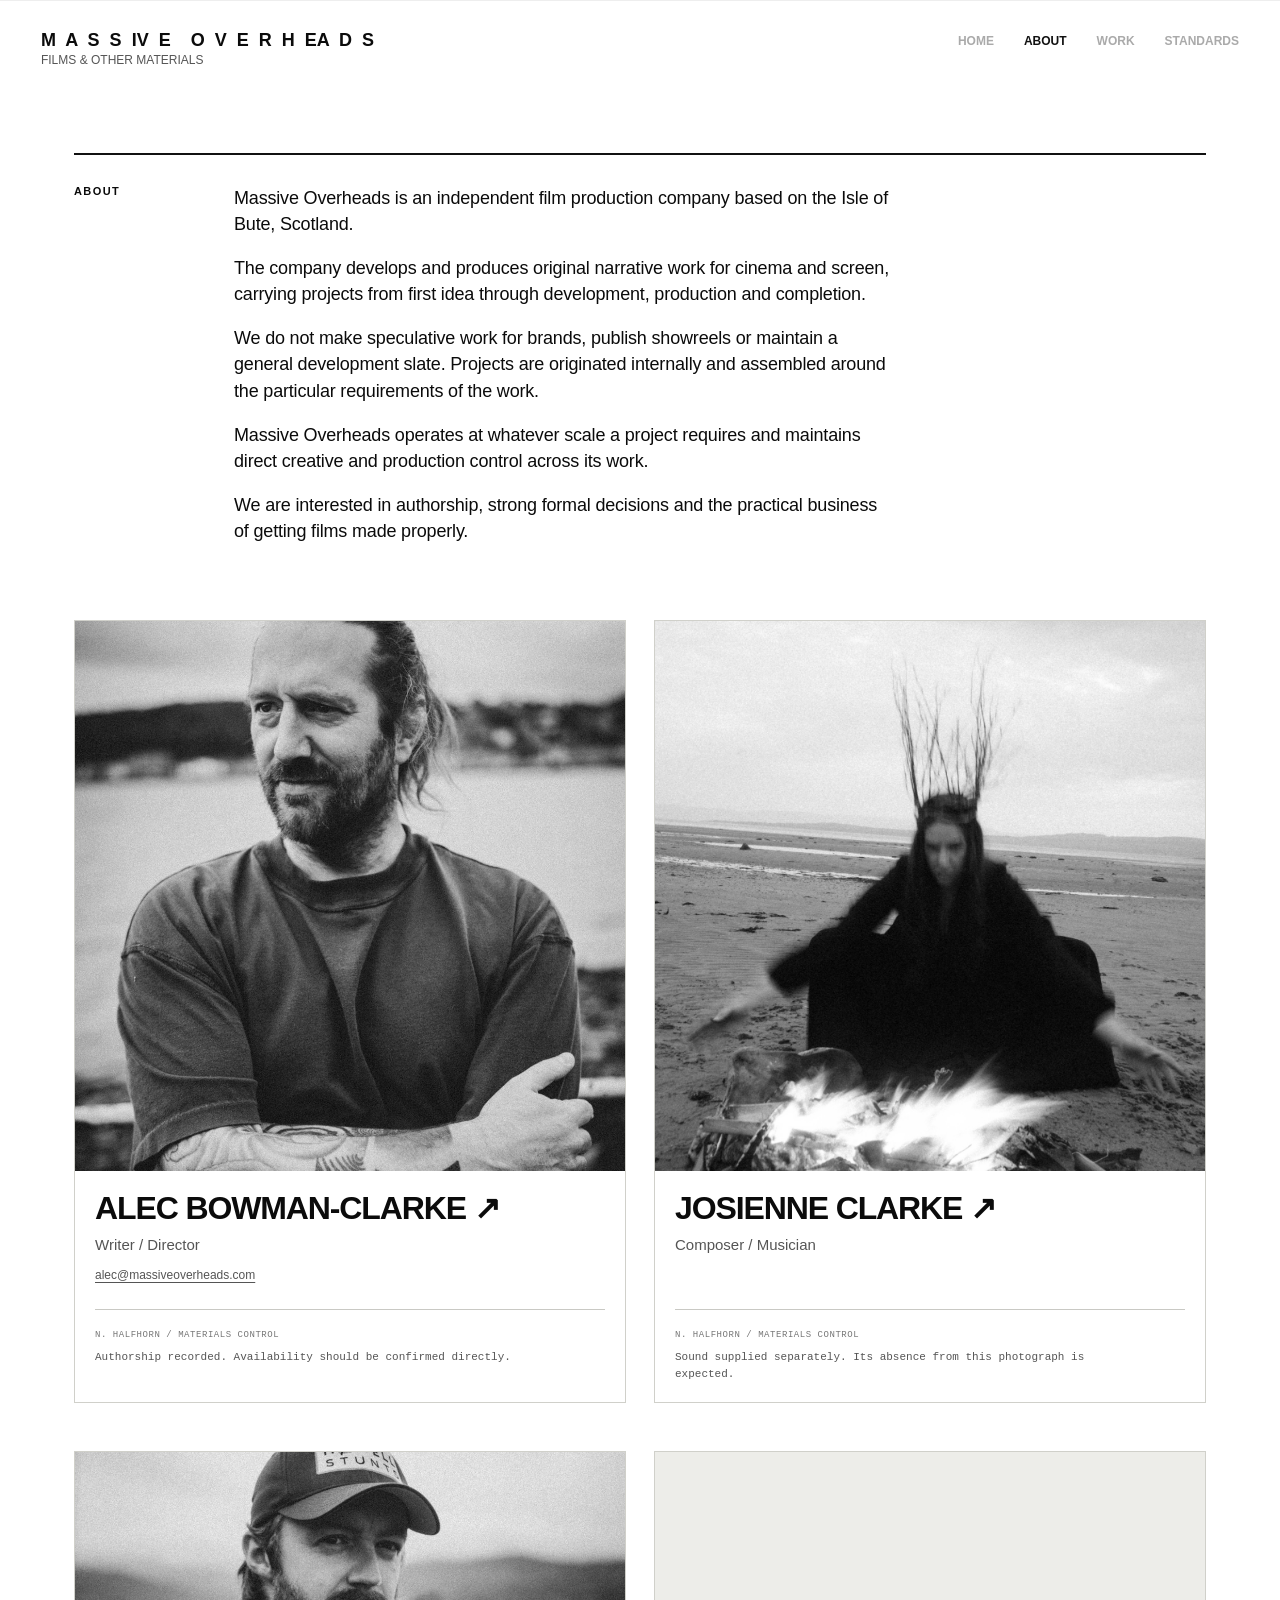
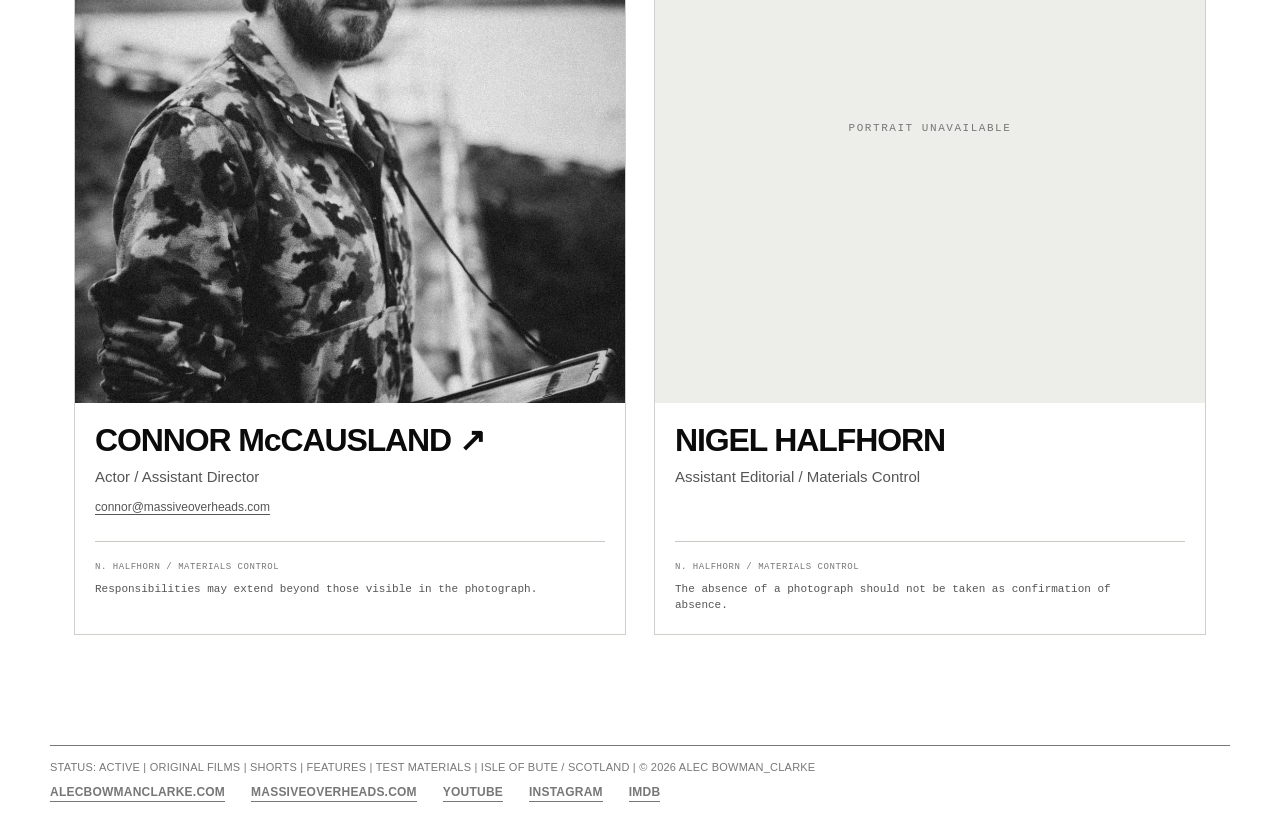
==== commit 25c6510a: "Restore Connor McCausland to About page" ====
--- a/about.html
+++ b/about.html
@@ -9,7 +9,8 @@
 </div></section><section class="people-mount-grid" aria-label="People">
 <article class="people-mount mount"><div class="mount-header">MASSIVE OVERHEADS<span>PERSONNEL / 01</span></div><a class="person-card__media" href="https://alecbowmanclarke.com" aria-label="Visit the website of Alec Bowman-Clarke"><img src="assets/images/alec-bowman-clarke-portrait-bw.jpg" alt="Portrait of Alec Bowman-Clarke"></a><div class="people-caption"><h2><a href="https://alecbowmanclarke.com">ALEC BOWMAN-CLARKE ↗</a></h2><p>Writer / Director</p><a class="mail" href="mailto:alec@massiveoverheads.com">alec@massiveoverheads.com</a></div><div class="mount-note"><span>N. HALFHORN / MATERIALS CONTROL</span><p>Authorship recorded. Availability should be confirmed directly.</p></div></article>
 <article class="people-mount mount"><div class="mount-header">MASSIVE OVERHEADS<span>PERSONNEL / 02</span></div><a class="person-card__media" href="https://josienneclarke.com" aria-label="Visit the website of Josienne Clarke"><img src="assets/images/DSC02530.jpg" alt="Portrait of Josienne Clarke"></a><div class="people-caption"><h2><a href="https://josienneclarke.com">JOSIENNE CLARKE ↗</a></h2><p>Composer / Musician</p></div><div class="mount-note"><span>N. HALFHORN / MATERIALS CONTROL</span><p>Sound supplied separately. Its absence from this photograph is expected.</p></div></article>
-<article class="people-mount mount"><div class="mount-header">MASSIVE OVERHEADS<span>PERSONNEL / 03</span></div><a class="person-card__media" href="nigel.html" aria-label="Read about Nigel Halfhorn"><span class="person-card__unavailable">PORTRAIT UNAVAILABLE</span></a><div class="people-caption"><h2><a href="nigel.html">NIGEL HALFHORN</a></h2><p>Assistant Editorial / Materials Control</p></div><div class="mount-note"><span>N. HALFHORN / MATERIALS CONTROL</span><p>The absence of a photograph should not be taken as confirmation of absence.</p></div></article>
+<article class="people-mount mount"><div class="mount-header">MASSIVE OVERHEADS<span>PERSONNEL / 03</span></div><a class="person-card__media" href="https://linktr.ee/conmccausland" aria-label="Visit the website of Connor McCausland"><img src="assets/images/connor-mccausland-portrait-bw.jpg" alt="Portrait of Connor McCausland"></a><div class="people-caption"><h2><a href="https://linktr.ee/conmccausland">CONNOR McCAUSLAND ↗</a></h2><p>Actor / Assistant Director</p><a class="mail" href="mailto:connor@massiveoverheads.com">connor@massiveoverheads.com</a></div><div class="mount-note"><span>N. HALFHORN / MATERIALS CONTROL</span><p>Responsibilities may extend beyond those visible in the photograph.</p></div></article>
+<article class="people-mount mount"><div class="mount-header">MASSIVE OVERHEADS<span>PERSONNEL / 04</span></div><a class="person-card__media" href="nigel.html" aria-label="Read about Nigel Halfhorn"><span class="person-card__unavailable">PORTRAIT UNAVAILABLE</span></a><div class="people-caption"><h2><a href="nigel.html">NIGEL HALFHORN</a></h2><p>Assistant Editorial / Materials Control</p></div><div class="mount-note"><span>N. HALFHORN / MATERIALS CONTROL</span><p>The absence of a photograph should not be taken as confirmation of absence.</p></div></article>
 </section></main>
 <footer class="universal-footer"><div class="universal-footer__meta">STATUS: ACTIVE | ORIGINAL FILMS | SHORTS | FEATURES | TEST MATERIALS | ISLE OF BUTE / SCOTLAND | © 2026 ALEC BOWMAN_CLARKE</div><div class="universal-footer__links"><a href="https://alecbowmanclarke.com/">alecbowmanclarke.com</a><a href="https://massiveoverheads.com/">massiveoverheads.com</a><a href="https://www.youtube.com/@massiveoverheads">youtube</a><a href="https://www.instagram.com/mralecbowmanclarke/">instagram</a><a href="https://www.imdb.com/name/nm12285276/">IMDB</a></div></footer>
 <script src="js/site.js"></script></body></html>
